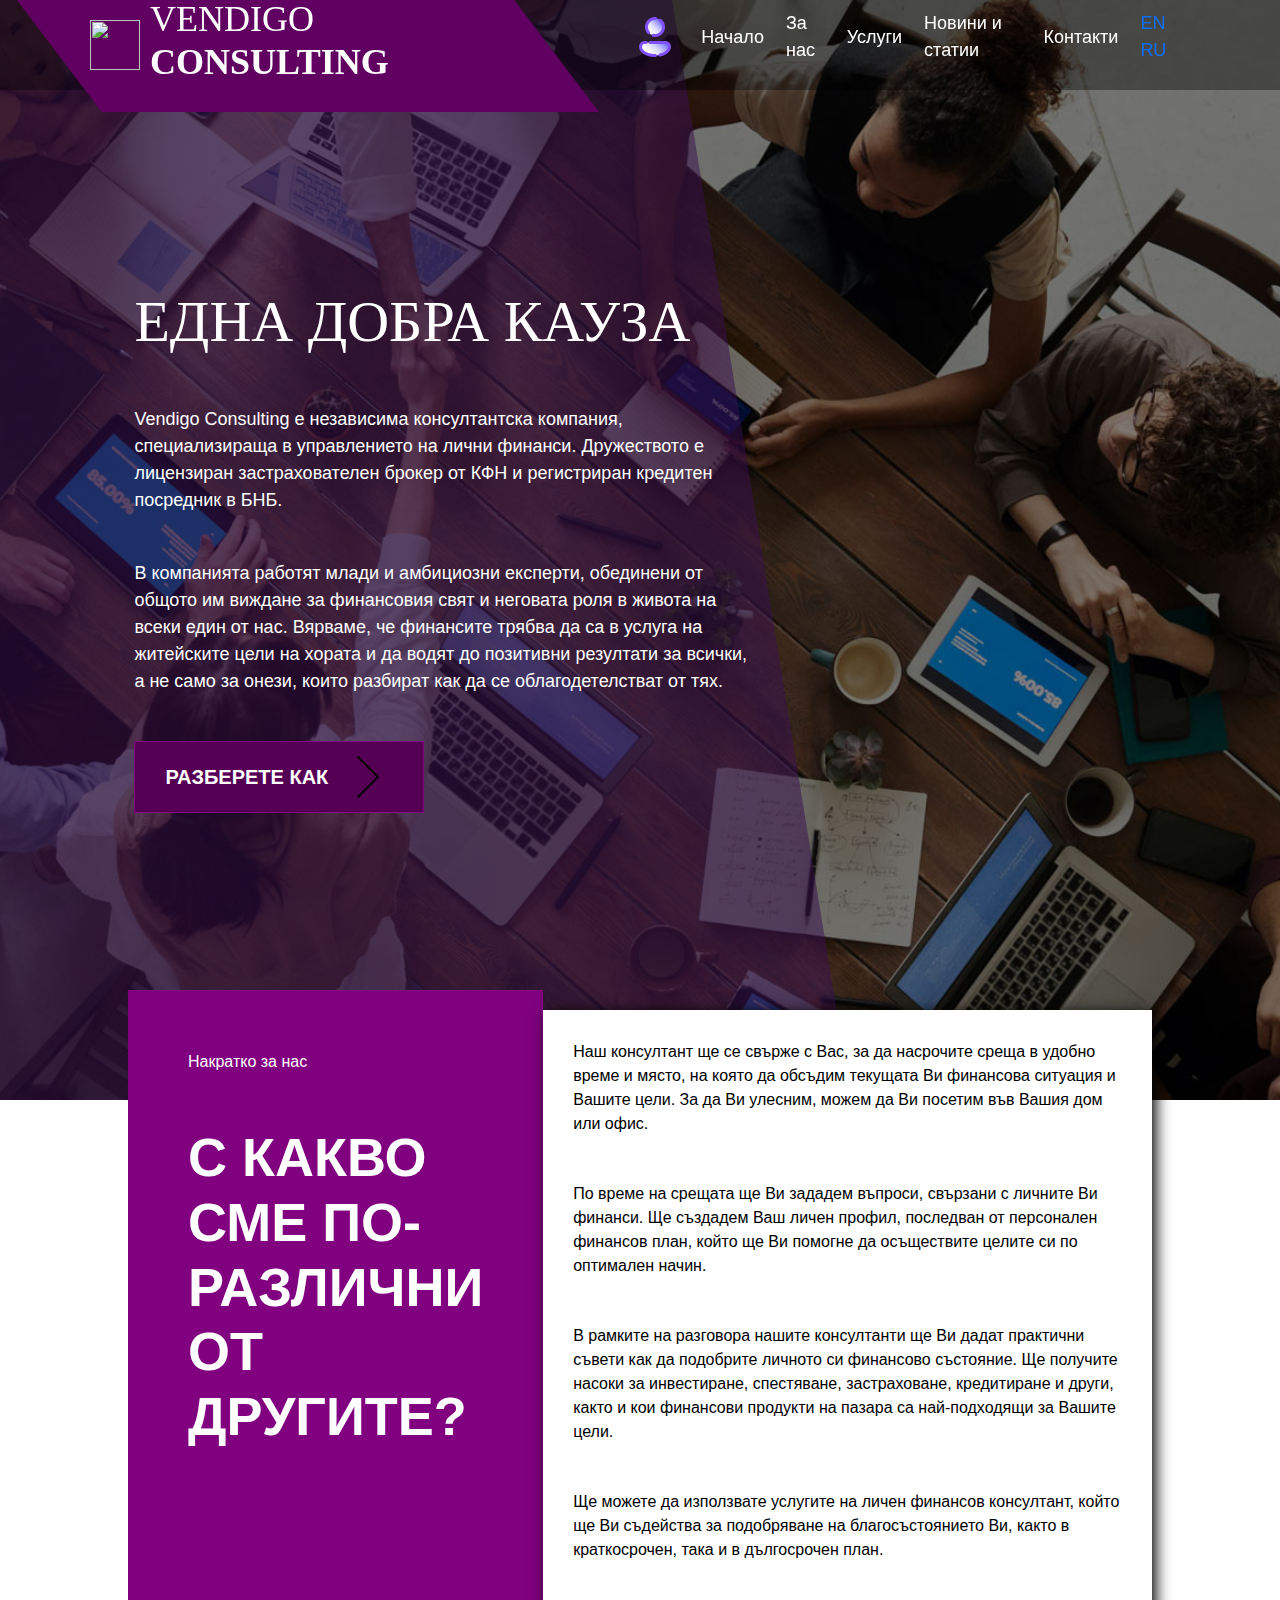
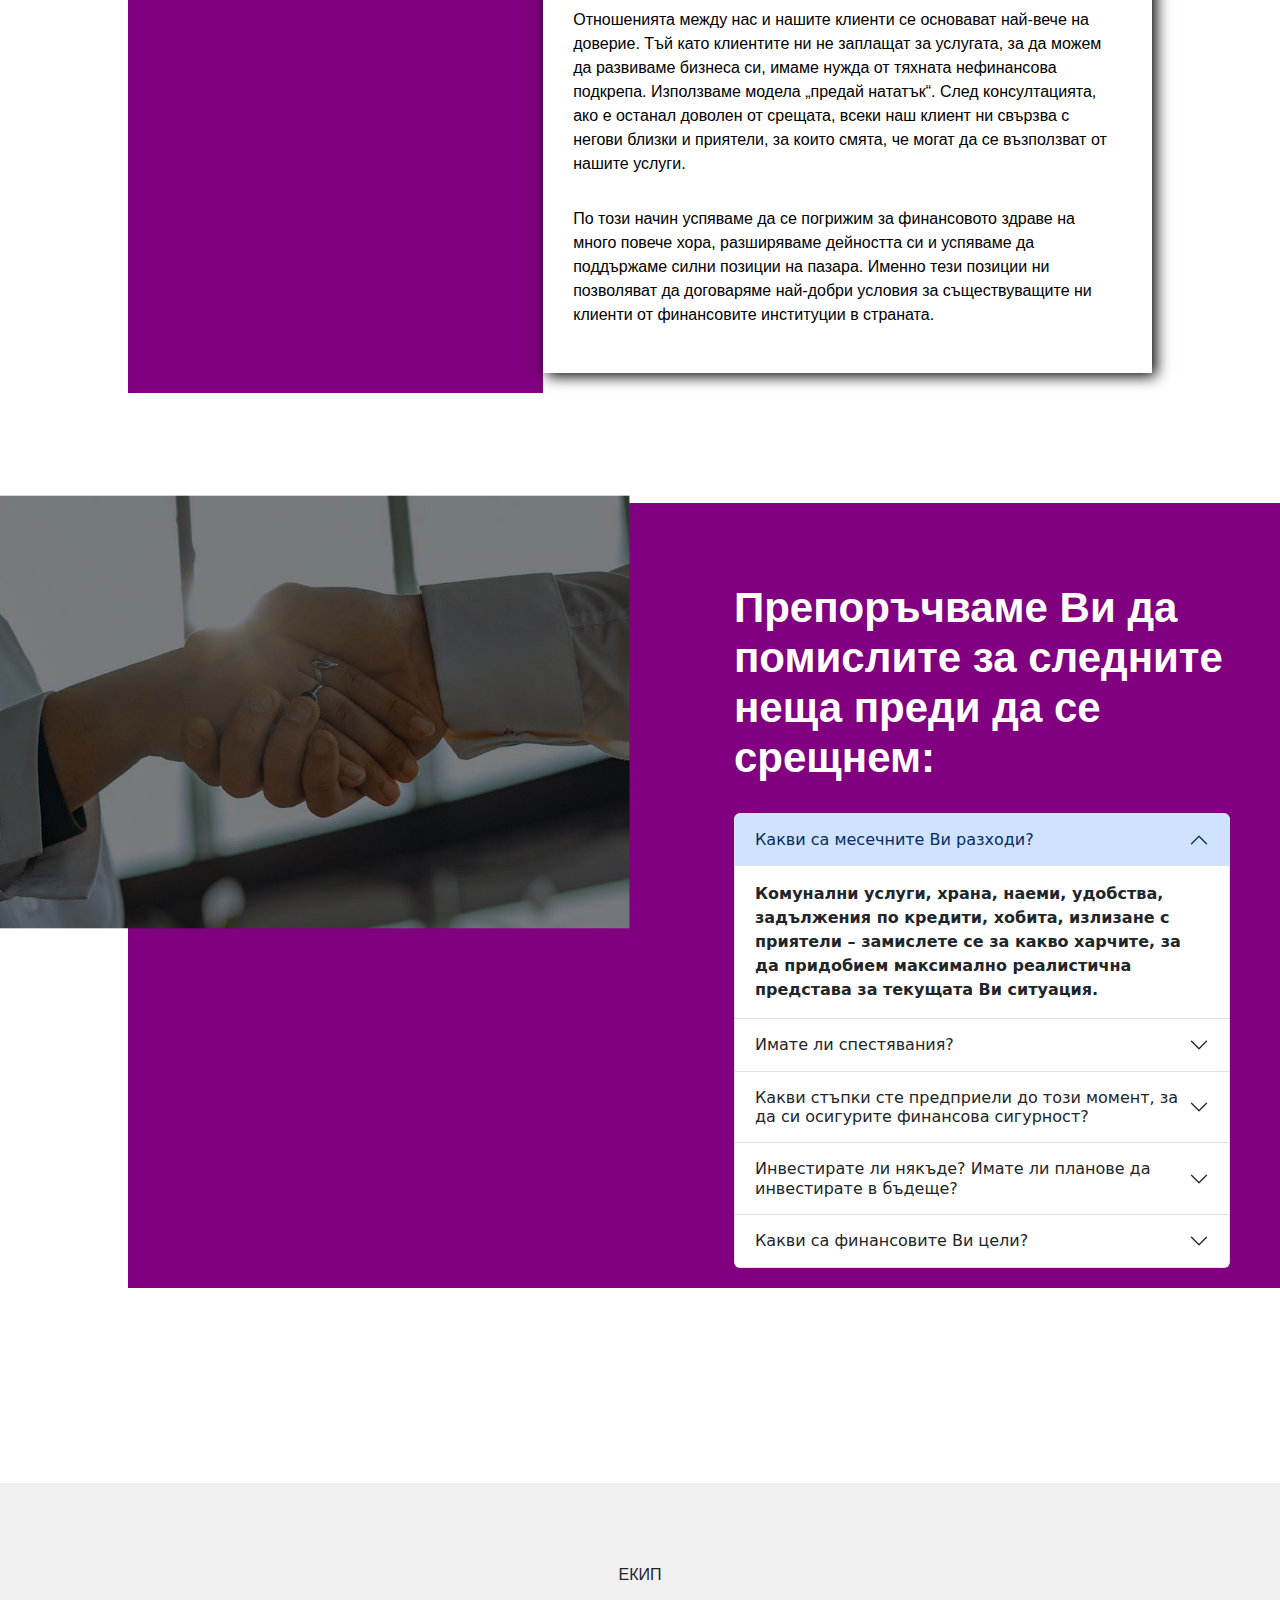
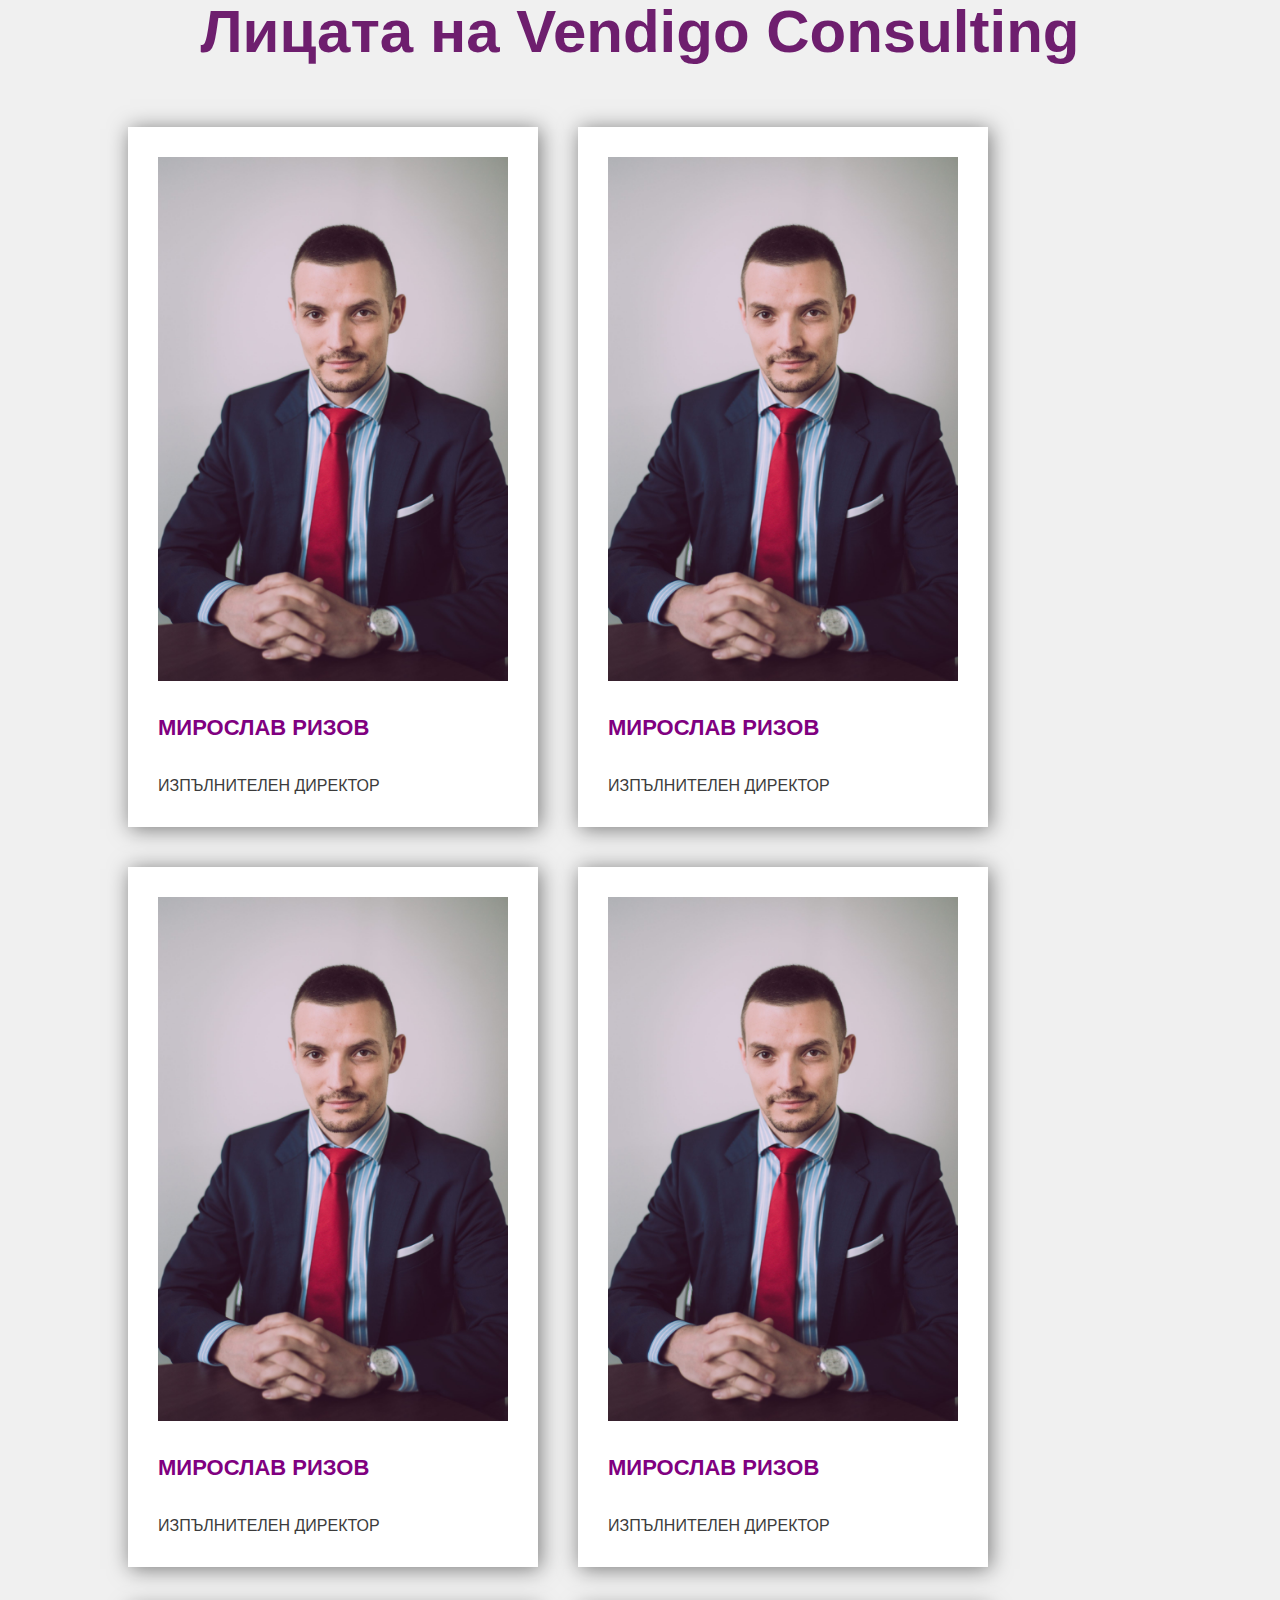
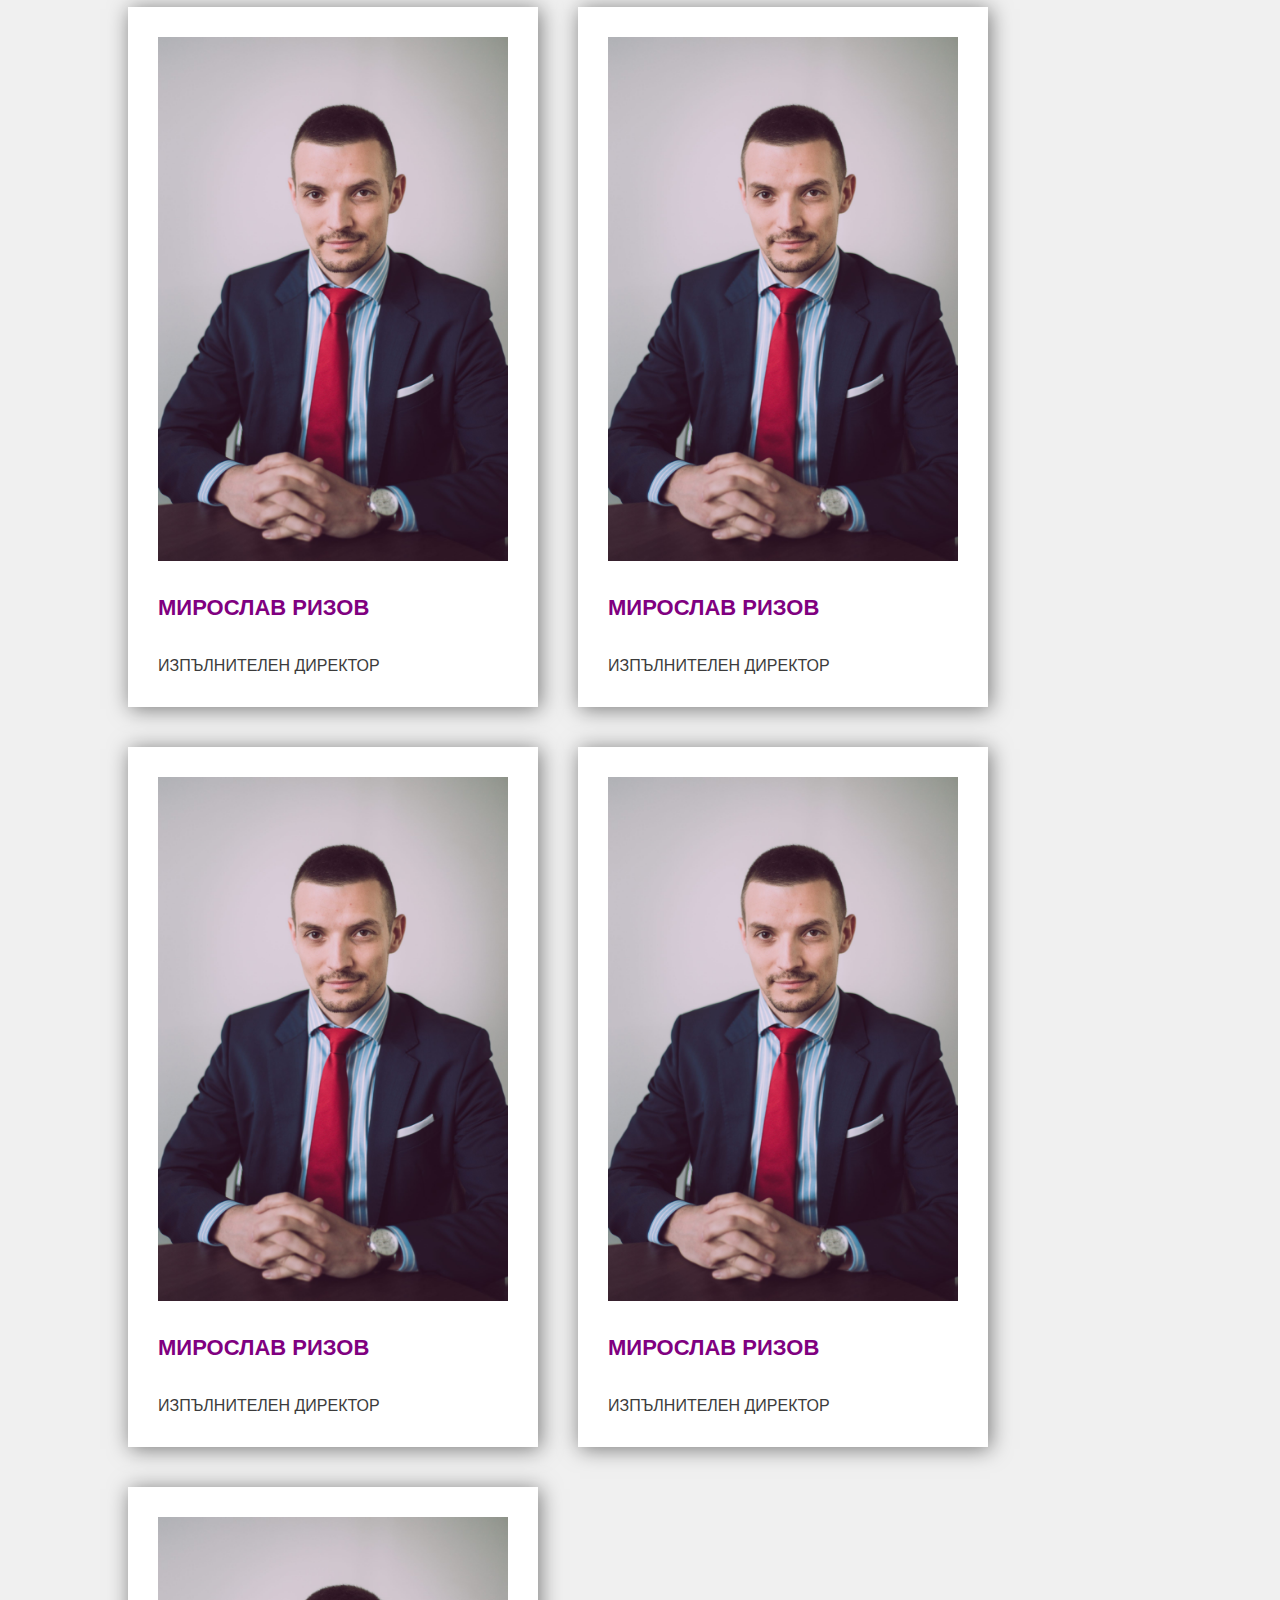
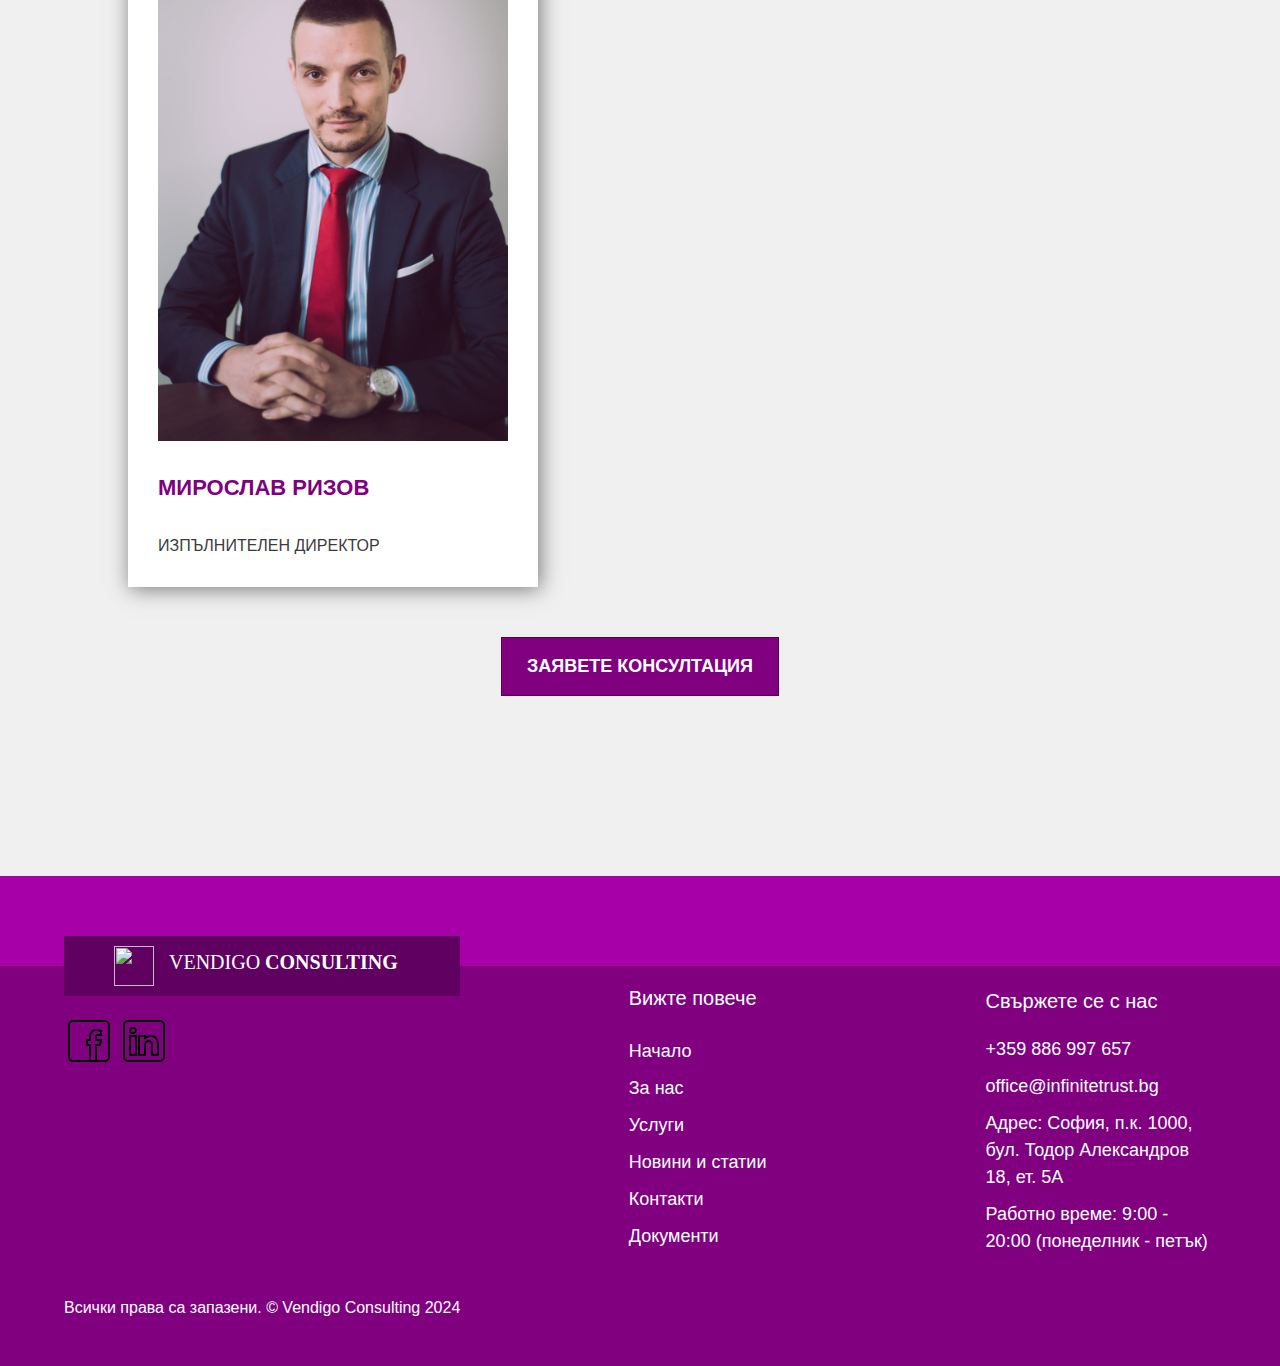
==== about.html @ 7a36d624 "first commit" ====
<!DOCTYPE html>
<html lang="bg">
  <head>
    <meta charset="UTF-8" />
    <meta name="viewport" content="width=device-width, initial-scale=1.0" />
    <link rel="stylesheet" href="./styles/aboutus/aboutus.css" />
    <link
      rel="stylesheet"
      href="https://cdn.jsdelivr.net/npm/bootstrap@5.3.3/dist/css/bootstrap.min.css"
    />
    <title>About us</title>
  </head>
  <body>
    <div class="wrapper">
      <div class="intro">
        <header class="header">
          <div class="logo-block">
            <img src="./favicon.ico" alt="" class="header-img" />
            <h1 class="logo-text">
              <a href="./index.html"
                ><span class="infinite">Vendigo</span>
                <span class="trust">Consulting</span></a
              >
            </h1>
          </div>
          <div class="text-block">
            <input id="burger-toggle" type="checkbox" />
            <label for="burger-toggle" class="label"><span></span></label>
            <ul class="list">
              <a href="./login/index.html" class="element"
                ><img
                  src="[data-uri]"
              /></a>
              <a href="./index.html" class="element">Начало</a>
              <a href="./about.html" class="element">За нас</a>
              <a href="./services.html" class="element">Услуги</a>
              <a href="./news.html" class="element">Новини и статии</a>
              <a href="./contacts.html" class="element">Контакти</a>
              <li class="element">
                <a href="./EN/indexEn.html">EN</a>
                <a href="./RU/indexRu.html">RU</a>
              </li>
            </ul>
          </div>
        </header>
        <div class="intro-bg-color">
          <div class="intro-text-block">
            <h1 class="title">ЕДНА ДОБРА КАУЗА</h1>
            <div class="intro-inner-text-block">
              <p class="text">
                Vendigo Consulting е независима консултантска компания,
                специализираща в управлението на лични финанси. Дружеството е
                лицензиран застрахователен брокер от КФН и регистриран кредитен
                посредник в БНБ.
              </p>
              <p class="text">
                В компанията работят млади и амбициозни експерти, обединени от
                общото им виждане за финансовия свят и неговата роля в живота на
                всеки един от нас. Вярваме, че финансите трябва да са в услуга
                на житейските цели на хората и да водят до позитивни резултати
                за всички, а не само за онези, които разбират как да се
                облагодетелстват от тях.
              </p>
            </div>
            <div class="intro-btn-block">
              <a href="./contacts.html" class="intro-btn"
                >разберете как
                <img
                  class="btn-img"
                  src="[data-uri]"
                />
              </a>
            </div>
          </div>
        </div>
      </div>
      <div class="consultations-wrapper">
        <div class="consultations-block">
          <div class="left-cons-block">
            <p class="cons-left-upper-text">Накратко за нас</p>
            <h2 class="cons-title">С КАКВО СМЕ ПО-РАЗЛИЧНИ ОТ ДРУГИТЕ?</h2>
          </div>
          <div class="right-cons-block">
            <div class="advantage">
              <p class="advantage-text">
                Наш консултант ще се свърже с Вас, за да насрочите среща в
                удобно време и място, на която да обсъдим текущата Ви финансова
                ситуация и Вашите цели. За да Ви улесним, можем да Ви посетим
                във Вашия дом или офис.
              </p>
            </div>
            <div class="advantage">
              <p class="advantage-text">
                По време на срещата ще Ви зададем въпроси, свързани с личните Ви
                финанси. Ще създадем Ваш личен профил, последван от персонален
                финансов план, който ще Ви помогне да осъществите целите си по
                оптимален начин.
              </p>
            </div>
            <div class="advantage">
              <p class="advantage-text">
                В рамките на разговора нашите консултанти ще Ви дадат практични
                съвети как да подобрите личното си финансово състояние. Ще
                получите насоки за инвестиране, спестяване, застраховане,
                кредитиране и други, както и кои финансови продукти на пазара са
                най-подходящи за Вашите цели.
              </p>
            </div>
            <div class="advantage">
              <p class="advantage-text">
                Ще можете да използвате услугите на личен финансов консултант,
                който ще Ви съдейства за подобряване на благосъстоянието Ви,
                както в краткосрочен, така и в дългосрочен план.
              </p>
            </div>
            <div class="advantage">
              <p class="advantage-text">
                Отношенията между нас и нашите клиенти се основават най-вече на
                доверие. Тъй като клиентите ни не заплащат за услугата, за да
                можем да развиваме бизнеса си, имаме нужда от тяхната
                нефинансова подкрепа. Използваме модела „предай нататък“. След
                консултацията, ако е останал доволен от срещата, всеки наш
                клиент ни свързва с негови близки и приятели, за които смята, че
                могат да се възползват от нашите услуги.
              </p>
              <p class="advantage-text">
                По този начин успяваме да се погрижим за финансовото здраве на
                много повече хора, разширяваме дейността си и успяваме да
                поддържаме силни позиции на пазара. Именно тези позиции ни
                позволяват да договаряме най-добри условия за съществуващите ни
                клиенти от финансовите институции в страната.
              </p>
            </div>
          </div>
        </div>
      </div>
      <div class="answers-wrapper">
        <div class="answers-block">
          <div class="answers-img-block">
            <img
              class="answers-img"
              src="./resources/aboutus-answers.jpg"
              alt=""
            />
          </div>
          <div class="answers-text-block">
            <div class="answers-inner-text-block">
              <div class="answers-title">
                Препоръчваме Ви да помислите за следните неща преди да се
                срещнем:
              </div>
              <div class="answers-text">
                <div class="accordion" id="accordionExample">
                  <div class="accordion-item">
                    <h2 class="accordion-header">
                      <button
                        class="accordion-button"
                        type="button"
                        data-bs-toggle="collapse"
                        data-bs-target="#collapseOne"
                        aria-expanded="true"
                        aria-controls="collapseOne"
                      >
                        Какви са месечните Ви разходи?
                      </button>
                    </h2>
                    <div
                      id="collapseOne"
                      class="accordion-collapse collapse show"
                      data-bs-parent="#accordionExample"
                    >
                      <div class="accordion-body">
                        <strong
                          >Комунални услуги, храна, наеми, удобства, задължения
                          по кредити, хобита, излизане с приятели – замислете се
                          за какво харчите, за да придобием максимално
                          реалистична представа за текущата Ви ситуация.</strong
                        >
                      </div>
                    </div>
                  </div>
                  <div class="accordion-item">
                    <h2 class="accordion-header">
                      <button
                        class="accordion-button collapsed"
                        type="button"
                        data-bs-toggle="collapse"
                        data-bs-target="#collapseTwo"
                        aria-expanded="false"
                        aria-controls="collapseTwo"
                      >
                        Имате ли спестявания?
                      </button>
                    </h2>
                    <div
                      id="collapseTwo"
                      class="accordion-collapse collapse"
                      data-bs-parent="#accordionExample"
                    >
                      <div class="accordion-body">
                        <strong
                          >На банков депозит ли ги държите или сте ги
                          инвестирали някъде? Може би изобщо нямате такива.
                          Много хора трудно успяват да спестят пари, но това е
                          важна първа стъпка към оптимизирането на личните Ви
                          финанси.</strong
                        >
                      </div>
                    </div>
                  </div>
                  <div class="accordion-item">
                    <h2 class="accordion-header">
                      <button
                        class="accordion-button collapsed"
                        type="button"
                        data-bs-toggle="collapse"
                        data-bs-target="#collapseThree"
                        aria-expanded="false"
                        aria-controls="collapseThree"
                      >
                        Какви стъпки сте предприели до този момент, за да си
                        осигурите финансова сигурност?
                      </button>
                    </h2>
                    <div
                      id="collapseThree"
                      class="accordion-collapse collapse"
                      data-bs-parent="#accordionExample"
                    >
                      <div class="accordion-body">
                        <strong
                          >Има немалко неща, които всеки един от нас може да
                          предприеме, за да предотврати сериозни житейски
                          проблеми, свързани с недостиг на пари. Ние българите
                          обичаме да наричаме това „бели пари за черни дни“. За
                          съжаление спестяванията далеч не са единствения
                          инструмент и често не са достатъчни, за да покрият
                          всички рискове. Може би имате застраховки или
                          допълнително осигуряване. Помислете и ни споделете по
                          време на консултацията.</strong
                        >
                      </div>
                    </div>
                  </div>
                  <div class="accordion-item">
                    <h2 class="accordion-header">
                      <button
                        class="accordion-button collapsed"
                        type="button"
                        data-bs-toggle="collapse"
                        data-bs-target="#collapseFour"
                        aria-expanded="false"
                        aria-controls="collapseFour"
                      >
                        Инвестирате ли някъде? Имате ли планове да инвестирате в
                        бъдеще?
                      </button>
                    </h2>
                    <div
                      id="collapseFour"
                      class="accordion-collapse collapse"
                      data-bs-parent="#accordionExample"
                    >
                      <div class="accordion-body">
                        <strong
                          >Инвестирането на част от паричните Ви средства е
                          фундаментална стъпка към постигане на финансова
                          устойчивост. Помислете, в какво искате да инвестирате,
                          какъв риск сте готови да поемете и колко бързо бихте
                          искали да получите възвръщаемост на
                          вложението.</strong
                        >
                      </div>
                    </div>
                  </div>
                  <div class="accordion-item">
                    <h2 class="accordion-header">
                      <button
                        class="accordion-button collapsed"
                        type="button"
                        data-bs-toggle="collapse"
                        data-bs-target="#collapseFive"
                        aria-expanded="false"
                        aria-controls="collapseFive"
                      >
                        Какви са финансовите Ви цели?
                      </button>
                    </h2>
                    <div
                      id="collapseFive"
                      class="accordion-collapse collapse"
                      data-bs-parent="#accordionExample"
                    >
                      <div class="accordion-body">
                        <strong
                          >Те могат да са свързани с финансови начинания, като
                          формиране на източник за пасивен доход и стартиране на
                          бизнес, или чисто житейски неща като придобиване на
                          жилище и осигуряване на образование за децата
                          Ви.</strong
                        >
                      </div>
                    </div>
                  </div>
                </div>
              </div>
            </div>
          </div>
        </div>
      </div>
      <div class="employees-wrapper">
        <div class="employees-block">
          <div class="employees-title-block">
            <div class="employees-text">ЕКИП</div>
            <div class="employees-title">Лицата на Vendigo Consulting</div>
          </div>
          <div class="employees-grid-block">
            <div class="employees-grid-card card1">
              <div class="card-img-block">
                <img src="./resources/emploee1.jpg" alt="" class="card-img" />
              </div>
              <div class="card-title">МИРОСЛАВ РИЗОВ</div>
              <div class="card-text">ИЗПЪЛНИТЕЛЕН ДИРЕКТОР</div>
            </div>
            <div class="employees-grid-card card1">
              <div class="card-img-block">
                <img src="./resources/emploee1.jpg" alt="" class="card-img" />
              </div>
              <div class="card-title">МИРОСЛАВ РИЗОВ</div>
              <div class="card-text">ИЗПЪЛНИТЕЛЕН ДИРЕКТОР</div>
            </div>
            <div class="employees-grid-card card1">
              <div class="card-img-block">
                <img src="./resources/emploee1.jpg" alt="" class="card-img" />
              </div>
              <div class="card-title">МИРОСЛАВ РИЗОВ</div>
              <div class="card-text">ИЗПЪЛНИТЕЛЕН ДИРЕКТОР</div>
            </div>
            <div class="employees-grid-card card1">
              <div class="card-img-block">
                <img src="./resources/emploee1.jpg" alt="" class="card-img" />
              </div>
              <div class="card-title">МИРОСЛАВ РИЗОВ</div>
              <div class="card-text">ИЗПЪЛНИТЕЛЕН ДИРЕКТОР</div>
            </div>
            <div class="employees-grid-card card1">
              <div class="card-img-block">
                <img src="./resources/emploee1.jpg" alt="" class="card-img" />
              </div>
              <div class="card-title">МИРОСЛАВ РИЗОВ</div>
              <div class="card-text">ИЗПЪЛНИТЕЛЕН ДИРЕКТОР</div>
            </div>
            <div class="employees-grid-card card1">
              <div class="card-img-block">
                <img src="./resources/emploee1.jpg" alt="" class="card-img" />
              </div>
              <div class="card-title">МИРОСЛАВ РИЗОВ</div>
              <div class="card-text">ИЗПЪЛНИТЕЛЕН ДИРЕКТОР</div>
            </div>
            <div class="employees-grid-card card1">
              <div class="card-img-block">
                <img src="./resources/emploee1.jpg" alt="" class="card-img" />
              </div>
              <div class="card-title">МИРОСЛАВ РИЗОВ</div>
              <div class="card-text">ИЗПЪЛНИТЕЛЕН ДИРЕКТОР</div>
            </div>
            <div class="employees-grid-card card1">
              <div class="card-img-block">
                <img src="./resources/emploee1.jpg" alt="" class="card-img" />
              </div>
              <div class="card-title">МИРОСЛАВ РИЗОВ</div>
              <div class="card-text">ИЗПЪЛНИТЕЛЕН ДИРЕКТОР</div>
            </div>
            <div class="employees-grid-card card1">
              <div class="card-img-block">
                <img src="./resources/emploee1.jpg" alt="" class="card-img" />
              </div>
              <div class="card-title">МИРОСЛАВ РИЗОВ</div>
              <div class="card-text">ИЗПЪЛНИТЕЛЕН ДИРЕКТОР</div>
            </div>
          </div>
          <div class="employees-btn-block">
            <a href="./contacts.html" class="employees-btn">
              ЗАЯВЕТЕ КОНСУЛТАЦИЯ
            </a>
          </div>
        </div>
      </div>
      <div class="footer">
        <div class="lighter-footer-block"></div>
        <div class="darker-footer-wrapper">
          <div class="darker-footer-block">
            <div class="footer-logo-wrapper">
              <div class="footer-logo-block">
                <div class="logo-inner-block">
                  <img src="./favicon.ico" alt="" class="footer-img" />
                  <h1 class="logo-text">
                    Vendigo <span class="trust">Consulting</span>
                  </h1>
                </div>
                <div class="footer-links-block">
                  <a href="#">
                    <svg
                      class="link"
                      xmlns="http://www.w3.org/2000/svg"
                      x="0px"
                      y="0px"
                      width="50"
                      height="50"
                      viewBox="0 0 50 50"
                    >
                      <path
                        d="M 9 4 C 6.2504839 4 4 6.2504839 4 9 L 4 41 C 4 43.749516 6.2504839 46 9 46 L 25.832031 46 A 1.0001 1.0001 0 0 0 26.158203 46 L 31.832031 46 A 1.0001 1.0001 0 0 0 32.158203 46 L 41 46 C 43.749516 46 46 43.749516 46 41 L 46 9 C 46 6.2504839 43.749516 4 41 4 L 9 4 z M 9 6 L 41 6 C 42.668484 6 44 7.3315161 44 9 L 44 41 C 44 42.668484 42.668484 44 41 44 L 33 44 L 33 30 L 36.820312 30 L 38.220703 23 L 33 23 L 33 21 C 33 20.442508 33.05305 20.398929 33.240234 20.277344 C 33.427419 20.155758 34.005822 20 35 20 L 38 20 L 38 14.369141 L 37.429688 14.097656 C 37.429688 14.097656 35.132647 13 32 13 C 29.75 13 27.901588 13.896453 26.71875 15.375 C 25.535912 16.853547 25 18.833333 25 21 L 25 23 L 22 23 L 22 30 L 25 30 L 25 44 L 9 44 C 7.3315161 44 6 42.668484 6 41 L 6 9 C 6 7.3315161 7.3315161 6 9 6 z M 32 15 C 34.079062 15 35.38736 15.458455 36 15.701172 L 36 18 L 35 18 C 33.849178 18 32.926956 18.0952 32.150391 18.599609 C 31.373826 19.104024 31 20.061492 31 21 L 31 25 L 35.779297 25 L 35.179688 28 L 31 28 L 31 44 L 27 44 L 27 28 L 24 28 L 24 25 L 27 25 L 27 21 C 27 19.166667 27.464088 17.646453 28.28125 16.625 C 29.098412 15.603547 30.25 15 32 15 z"
                      ></path>
                    </svg>
                  </a>
                  <a href="#">
                    <svg
                      class="link"
                      xmlns="http://www.w3.org/2000/svg"
                      x="0px"
                      y="0px"
                      width="50"
                      height="50"
                      viewBox="0 0 50 50"
                    >
                      <path
                        d="M 9 4 C 6.2504839 4 4 6.2504839 4 9 L 4 41 C 4 43.749516 6.2504839 46 9 46 L 41 46 C 43.749516 46 46 43.749516 46 41 L 46 9 C 46 6.2504839 43.749516 4 41 4 L 9 4 z M 9 6 L 41 6 C 42.668484 6 44 7.3315161 44 9 L 44 41 C 44 42.668484 42.668484 44 41 44 L 9 44 C 7.3315161 44 6 42.668484 6 41 L 6 9 C 6 7.3315161 7.3315161 6 9 6 z M 14 11.011719 C 12.904779 11.011719 11.919219 11.339079 11.189453 11.953125 C 10.459687 12.567171 10.011719 13.484511 10.011719 14.466797 C 10.011719 16.333977 11.631285 17.789609 13.691406 17.933594 A 0.98809878 0.98809878 0 0 0 13.695312 17.935547 A 0.98809878 0.98809878 0 0 0 14 17.988281 C 16.27301 17.988281 17.988281 16.396083 17.988281 14.466797 A 0.98809878 0.98809878 0 0 0 17.986328 14.414062 C 17.884577 12.513831 16.190443 11.011719 14 11.011719 z M 14 12.988281 C 15.392231 12.988281 15.94197 13.610038 16.001953 14.492188 C 15.989803 15.348434 15.460091 16.011719 14 16.011719 C 12.614594 16.011719 11.988281 15.302225 11.988281 14.466797 C 11.988281 14.049083 12.140703 13.734298 12.460938 13.464844 C 12.78117 13.19539 13.295221 12.988281 14 12.988281 z M 11 19 A 1.0001 1.0001 0 0 0 10 20 L 10 39 A 1.0001 1.0001 0 0 0 11 40 L 17 40 A 1.0001 1.0001 0 0 0 18 39 L 18 33.134766 L 18 20 A 1.0001 1.0001 0 0 0 17 19 L 11 19 z M 20 19 A 1.0001 1.0001 0 0 0 19 20 L 19 39 A 1.0001 1.0001 0 0 0 20 40 L 26 40 A 1.0001 1.0001 0 0 0 27 39 L 27 29 C 27 28.170333 27.226394 27.345035 27.625 26.804688 C 28.023606 26.264339 28.526466 25.940057 29.482422 25.957031 C 30.468166 25.973981 30.989999 26.311669 31.384766 26.841797 C 31.779532 27.371924 32 28.166667 32 29 L 32 39 A 1.0001 1.0001 0 0 0 33 40 L 39 40 A 1.0001 1.0001 0 0 0 40 39 L 40 28.261719 C 40 25.300181 39.122788 22.95433 37.619141 21.367188 C 36.115493 19.780044 34.024172 19 31.8125 19 C 29.710483 19 28.110853 19.704889 27 20.423828 L 27 20 A 1.0001 1.0001 0 0 0 26 19 L 20 19 z M 12 21 L 16 21 L 16 33.134766 L 16 38 L 12 38 L 12 21 z M 21 21 L 25 21 L 25 22.560547 A 1.0001 1.0001 0 0 0 26.798828 23.162109 C 26.798828 23.162109 28.369194 21 31.8125 21 C 33.565828 21 35.069366 21.582581 36.167969 22.742188 C 37.266572 23.901794 38 25.688257 38 28.261719 L 38 38 L 34 38 L 34 29 C 34 27.833333 33.720468 26.627107 32.990234 25.646484 C 32.260001 24.665862 31.031834 23.983076 29.517578 23.957031 C 27.995534 23.930001 26.747519 24.626988 26.015625 25.619141 C 25.283731 26.611293 25 27.829667 25 29 L 25 38 L 21 38 L 21 21 z"
                      ></path>
                    </svg>
                  </a>
                </div>
                <div class="footer-rules-block">
                  <p class="rules">
                    Всички права са запазени. © Vendigo Consulting 2024
                  </p>
                </div>
              </div>
            </div>
            <div class="more-info-block">
              <h3 class="more-info-title">Вижте повече</h3>
              <ul class="list">
                <a href="./index.html" class="element">Начало</a>
                <a href="./about.html" class="element">За нас</a>
                <a href="./services.html" class="element">Услуги</a>
                <a href="./news.html" class="element">Новини и статии</a>
                <a href="./contacts.html" class="element">Контакти</a>
                <a href="#" class="element">Документи</a>
              </ul>
            </div>
            <div class="contact-block">
              <div class="contact-title">Свържете се с нас</div>
              <ul class="list">
                <li class="element">+359 886 997 657</li>
                <li class="element">office@infinitetrust.bg</li>
                <li class="element">
                  Адрес: София, п.к. 1000, бул. Тодор Александров 18, ет. 5А
                </li>
                <li class="element">
                  Работно време: 9:00 - 20:00 (понеделник - петък)
                </li>
              </ul>
            </div>
          </div>
        </div>
      </div>
    </div>

    <script src="https://cdn.jsdelivr.net/npm/bootstrap@5.3.3/dist/js/bootstrap.bundle.min.js"></script>
  </body>
</html>
---- styles/aboutus/aboutus.css ----
* {
  margin: 0;
  padding: 0;
  box-sizing: border-box;
}

a {
  text-decoration: none !important;
}

.wrapper {
  max-width: 1920px;
}

.header {
  position: fixed;
  min-width: 100%;
  display: flex;
  align-items: center;
  justify-content: space-between;
  max-height: 90px;
  background: rgba(0, 0, 0, 0.368627451);
  z-index: 3;
}
.header .text-block {
  margin-right: 200px;
}
.header .text-block .list {
  list-style-type: none;
  display: flex;
  gap: 28px;
  align-items: center;
  font-family: Arial, sans-serif;
  font-weight: 400;
  font-size: 18px;
}
.header .text-block .list .element {
  color: white;
  transition: all 0.3s;
}
.header .text-block .list .element:hover {
  color: rgb(128, 0, 128);
}
.header .text-block .label {
  display: none;
}
.header .text-block #burger-toggle {
  display: none;
}
@media (max-width: 1400px) {
  .header .text-block {
    margin-right: 100px;
  }
  .header .text-block .list {
    gap: 22px;
  }
}
@media (max-width: 1140px) {
  .header .text-block {
    margin-right: 20px;
  }
  .header .text-block #burger-toggle {
    position: absolute;
    visibility: hidden;
  }
  .header .text-block .label {
    position: relative;
    z-index: 1;
    cursor: pointer;
    display: block;
    position: relative;
    border: none;
    background: transparent;
    width: 40px;
    height: 26px;
  }
  .header .text-block .label::before,
  .header .text-block .label::after {
    content: "";
    left: 0;
    position: absolute;
    display: block;
    width: 100%;
    height: 4px;
    border-radius: 10px;
    background: #000;
  }
  .header .text-block .label::before {
    top: 0;
    box-shadow: 0 11px 0 #ffffff;
    transition: box-shadow 0.3s 0.15s, top 0.3s 0.15s, transform 0.3s;
  }
  .header .text-block .label::after {
    bottom: 0;
    transition: bottom 0.3s 0.15s, transform 0.3s;
  }
  .header .text-block #burger-toggle:checked + .label::before {
    top: 11px;
    transform: rotate(45deg);
    box-shadow: 0 6px 0 rgba(255, 255, 255, 0);
    transition: box-shadow 0.15s, top 0.3s, transform 0.3s 0.15s;
  }
  .header .text-block #burger-toggle:checked + .label::after {
    bottom: 11px;
    transform: rotate(-45deg);
    transition: bottom 0.3s, transform 0.3s 0.15s;
  }
  .header .text-block .list {
    top: 0;
    left: 0;
    position: fixed;
    display: grid;
    gap: 12px;
    padding: 50px 0;
    margin: 0;
    background: purple;
    list-style-type: none;
    transform: translateX(-100%);
    transition: 0.4s;
    width: 100vw;
    height: 100vh;
  }
  .header .text-block .element {
    display: block;
    padding: 8px;
    color: white;
    font-size: 32px;
    text-align: center;
    text-decoration: none;
  }
  .header .text-block .element:hover {
    background: rgba(255, 255, 255, 0.2);
  }
  .header .text-block #burger-toggle:checked ~ .list {
    transform: translateX(0);
  }
}
.header .logo-block {
  display: flex;
  align-items: center;
  text-transform: uppercase;
  color: white;
  background: rgb(96, 0, 96);
  -webkit-clip-path: polygon(0% 0%, 80% 10%, 90% 90%, 10% 90%);
          clip-path: polygon(0% 0%, 80% 10%, 90% 90%, 10% 90%);
  padding: 30px 150px 30px 130px;
  font-size: 24px;
  gap: 10px;
  font-family: "Times New Roman", Times, serif;
}
.header .logo-block .header-img {
  width: 50px;
  height: 50px;
}
.header .logo-block .logo-text {
  font-weight: normal;
}
.header .logo-block .logo-text .infinite {
  color: #fff;
}
.header .logo-block .logo-text .trust {
  font-weight: bolder;
  color: #fff;
}
@media (max-width: 1400px) {
  .header .logo-block {
    padding: 20px 90px;
    -webkit-clip-path: polygon(0 0, 83% 0, 100% 100%, 17% 100%);
            clip-path: polygon(0 0, 83% 0, 100% 100%, 17% 100%);
  }
  .header .logo-block .logo-text {
    font-size: 36px;
  }
  .header .logo-block .header-img {
    width: 50px;
    height: 50px;
  }
}
@media (max-width: 640px) {
  .header {
    max-height: 60px;
  }
  .header .logo-block {
    padding: 10px 60px;
  }
  .header .logo-block .logo-text {
    font-size: 28px;
  }
  .header .logo-block .header-img {
    width: 30px;
    height: 30px;
  }
}
@media (max-width: 440px) {
  .header .logo-block {
    padding: 10px 35px;
  }
  .header .logo-block .logo-text {
    font-size: 18px;
  }
}

.intro {
  position: relative;
  width: 100%;
  height: 1100px;
  background-image: url("../../resources/aboutus-big.jpg");
  background-size: cover;
  background-position: center;
  background-repeat: no-repeat;
}

.intro-bg-color {
  position: absolute;
  display: flex;
  align-items: center;
  justify-content: center;
  width: 70%;
  height: 1100px;
  background: rgba(57, 16, 79, 0.515);
  -webkit-clip-path: polygon(0 0, 75% 0, 95% 100%, 0 100%);
          clip-path: polygon(0 0, 75% 0, 95% 100%, 0 100%);
}
.intro-bg-color .intro-text-block {
  display: flex;
  flex-direction: column;
  gap: 30px;
  max-width: 60%;
  color: white;
  font-family: "Times New Roman", Times, serif;
}
.intro-bg-color .intro-text-block .title {
  margin-bottom: 20px;
  font-size: 70px;
}
.intro-bg-color .intro-text-block .intro-inner-text-block {
  display: flex;
  flex-direction: column;
  gap: 30px;
  font-size: 18px;
  font-family: Arial, sans-serif;
}
.intro-bg-color .intro-text-block .intro-btn-block {
  display: flex;
  align-items: center;
  gap: 10px;
  background: rgb(85, 0, 85);
  border: 1px solid purple;
  max-width: -moz-fit-content;
  max-width: fit-content;
  padding: 10px 30px;
  transition: all 0.3s;
}
.intro-bg-color .intro-text-block .intro-btn-block .intro-btn {
  font-family: Arial, sans-serif;
  display: flex;
  gap: 15px;
  align-items: center;
  font-size: 20px;
  color: white;
  text-transform: uppercase;
  font-weight: bold;
}
.intro-bg-color .intro-text-block .intro-btn-block:hover {
  background: #fff;
  cursor: pointer;
}
.intro-bg-color .intro-text-block .intro-btn-block:hover .intro-btn {
  color: purple;
}
@media (max-width: 1400px) {
  .intro-bg-color .intro-text-block {
    max-width: 70%;
  }
  .intro-bg-color .intro-text-block .title {
    font-size: 58px;
  }
}
@media (max-width: 1140px) {
  .intro-bg-color {
    width: 100%;
  }
}
@media (max-width: 960px) {
  .intro-bg-color .intro-text-block .title {
    font-size: 56px;
    max-width: 100%;
  }
}
@media (max-width: 640px) {
  .intro-bg-color {
    -webkit-clip-path: none;
            clip-path: none;
    max-width: 100%;
  }
  .intro-bg-color .intro-text-block {
    max-width: 70%;
    gap: 15px;
  }
  .intro-bg-color .intro-text-block .title {
    font-size: 36px;
  }
  .intro-bg-color .intro-text-block .intro-btn-block {
    padding: 8px 30px;
  }
  .intro-bg-color .intro-text-block .intro-btn-block .intro-btn {
    font-size: 14px;
  }
  .intro-bg-color .intro-text-block .intro-btn-block .intro-btn .btn-img {
    width: 30px;
    height: 30px;
  }
}

.consultations-wrapper {
  position: relative;
  top: -110px;
}
@media (max-width: 440px) {
  .consultations-wrapper {
    top: -70px;
  }
}

.consultations-block {
  display: flex;
  margin: 0px auto;
  width: 80%;
  height: -moz-fit-content;
  height: fit-content;
  color: white;
  font-family: Arial, sans-serif;
}
.consultations-block .left-cons-block {
  max-width: 580px;
  padding: 70px;
  background: purple;
  display: flex;
  flex-direction: column;
  gap: 10px;
  justify-content: start;
}
.consultations-block .left-cons-block .cons-title {
  font-size: 60px;
  font-weight: 700;
}
.consultations-block .right-cons-block {
  display: flex;
  flex-direction: column;
  gap: 30px;
  padding: 50px;
  margin: 20px 0px;
  background: #ffffff;
  min-width: calc(100% - 580px);
  box-shadow: 4px 3px 14px rgb(0, 0, 0);
}
.consultations-block .right-cons-block .advantage {
  display: flex;
  flex-direction: column;
  gap: 20px;
}
.consultations-block .right-cons-block .advantage .advantage-title {
  display: flex;
  gap: 15px;
  align-items: start;
  color: purple;
  font-size: 22px;
  font-weight: bold;
}
.consultations-block .right-cons-block .advantage .advantage-text {
  font-size: 18px;
  font-family: Arial, sans-serif;
  color: black;
}
@media (max-width: 1400px) {
  .consultations-block .left-cons-block {
    padding: 60px;
    gap: 35px;
  }
  .consultations-block .left-cons-block .cons-title {
    font-size: 54px;
  }
  .consultations-block .right-cons-block {
    padding: 30px;
  }
  .consultations-block .right-cons-block .advantage {
    gap: 15px;
  }
  .consultations-block .right-cons-block .advantage .advantage-title {
    font-size: 20px;
    gap: 10px;
    align-items: center;
  }
  .consultations-block .right-cons-block .advantage .advantage-title .checkmark {
    width: 20px;
    height: 20px;
    display: flex;
    align-self: self-start;
  }
  .consultations-block .right-cons-block .advantage .advantage-text {
    font-size: 16px;
  }
}
@media (max-width: 1140px) {
  .consultations-block {
    flex-direction: column;
    width: 90%;
  }
  .consultations-block .left-cons-block {
    max-width: 100%;
    max-height: -moz-fit-content;
    max-height: fit-content;
    padding: 60px;
  }
  .consultations-block .right-cons-block {
    margin: 0;
    gap: 0;
  }
  .consultations-block .right-cons-block .advantage .advantage-text {
    font-size: 18px;
  }
}
@media (max-width: 640px) {
  .consultations-block .left-cons-block {
    padding: 30px;
  }
  .consultations-block .left-cons-block .cons-title {
    font-size: 26px;
  }
  .consultations-block .left-cons-block .cons-left-text {
    font-size: 16px;
  }
  .consultations-block .right-cons-block {
    gap: 0;
  }
  .consultations-block .right-cons-block .advantage {
    gap: 10px;
  }
  .consultations-block .right-cons-block .advantage .advantage-text {
    font-size: 16px;
  }
}

.answers-wrapper {
  margin-bottom: 980px;
}
.answers-wrapper .answers-block {
  position: relative;
  display: flex;
}
.answers-wrapper .answers-block .answers-img-block {
  position: absolute;
  left: 0;
  top: -100px;
  z-index: 2;
}
.answers-wrapper .answers-block .answers-text-block {
  position: absolute;
  width: 80%;
  top: 0;
  right: 0;
  background: purple;
  z-index: 1;
  padding: 80px 110px 80px;
  display: flex;
  flex-direction: column;
  align-items: end;
}
.answers-wrapper .answers-block .answers-text-block .answers-inner-text-block {
  max-width: 50%;
}
.answers-wrapper .answers-block .answers-text-block .answers-title {
  color: #fff;
  font-family: Arial, sans-serif;
  font-size: 42px;
  font-weight: bold;
  margin-bottom: 30px;
  line-height: 50px;
}
.answers-wrapper .answers-block .answers-btn-block {
  margin: 70px 42%;
}
.answers-wrapper .answers-block .answers-btn {
  border: 1px solid rgb(86, 0, 86);
  background: purple;
  padding: 15px 25px;
  font-size: 18px;
  color: #fff;
  transition: all 0.3s;
  font-weight: 700;
  margin-top: 900px;
  cursor: pointer;
  position: absolute;
}
.answers-wrapper .answers-block .answers-btn:hover {
  background: #fff;
  color: purple;
}
@media (max-width: 1540px) {
  .answers-wrapper .answers-block {
    padding: 0;
  }
  .answers-wrapper .answers-block .answers-img-block {
    transform: scale(0.7);
    left: -150px;
  }
  .answers-wrapper .answers-block .answers-text-block {
    width: 90%;
    padding-right: 50px;
    padding-bottom: 20px;
  }
  .answers-wrapper .answers-block .answers-title {
    font-size: 38px;
  }
  .answers-wrapper .answers-block .answers-btn {
    margin-top: 960px;
  }
}
@media (max-width: 1140px) {
  .answers-wrapper .answers-block {
    margin-top: 100px;
  }
  .answers-wrapper .answers-block .answers-img-block {
    left: 20px;
    top: -170px;
    width: 100vw;
  }
  .answers-wrapper .answers-block .answers-img-block .answers-img {
    transform: scale(1.45);
  }
  .answers-wrapper .answers-block .answers-text-block {
    min-width: 100vw;
    padding: 50px 15px;
    padding-top: 470px;
  }
  .answers-wrapper .answers-block .answers-text-block .answers-inner-text-block {
    max-width: 100%;
  }
  .answers-wrapper .answers-block .answers-text-block .answers-title {
    font-size: 38px;
  }
  .answers-wrapper .answers-block .answers-btn-block {
    margin-bottom: 240px;
  }
  .answers-wrapper .answers-block .answers-btn-block .answers-btn {
    margin-top: 1050px;
  }
}
@media (max-width: 960px) {
  .answers-wrapper .answers-block .answers-img-block {
    transform: none;
    max-width: 95%;
    max-height: 500px;
    overflow: hidden;
  }
  .answers-wrapper .answers-block .answers-img {
    -o-object-fit: fill;
       object-fit: fill;
  }
  .answers-wrapper .answers-block .answers-btn-block {
    margin-bottom: 300px;
    margin-left: 33%;
  }
  .answers-wrapper .answers-block .answers-btn-block .answers-btn {
    margin-top: 1150px;
  }
}
@media (max-width: 640px) {
  .answers-wrapper .answers-block .answers-img-block {
    max-height: 380px;
    left: 15px;
  }
  .answers-wrapper .answers-block .answers-text-block {
    padding-top: 220px;
  }
  .answers-wrapper .answers-block .answers-btn-block {
    margin-bottom: 240px;
    margin-left: 25%;
  }
  .answers-wrapper .answers-block .answers-btn-block .answers-btn {
    margin-top: 1150px;
  }
}
@media (max-width: 440px) {
  .answers-wrapper .answers-block .answers-img-block {
    left: 10px;
    top: -150px;
  }
  .answers-wrapper .answers-block .answers-text-block {
    padding-top: 230px;
  }
}

.employees-block {
  font-family: Arial, sans-serif;
  background: #f0f0f0;
  padding: 80px 0px;
}
.employees-block .employees-btn-block {
  display: flex;
  justify-content: center;
  margin: 10px auto 100px auto;
}
.employees-block .employees-btn-block .employees-btn {
  border: 1px solid rgb(86, 0, 86);
  background: purple;
  padding: 15px 25px;
  font-size: 18px;
  color: #fff;
  transition: all 0.3s;
  font-weight: 700;
}
.employees-block .employees-btn-block .employees-btn:hover {
  background: #fff;
  color: purple;
}
@media (max-width: 1140px) {
  .employees-block .employees-btn-block {
    margin-bottom: 0px;
  }
}
.employees-block .employees-title-block {
  font-family: Arial, sans-serif;
  max-width: 80%;
  margin: 0 auto;
  text-align: center;
  display: flex;
  flex-direction: column;
  align-items: center;
  gap: 0px;
}
.employees-block .employees-title-block .employees-title {
  color: rgb(110, 30, 110);
  font-size: 60px;
  font-weight: bolder;
}
@media (max-width: 1140px) {
  .employees-block .employees-title-block {
    margin-top: 50px;
  }
}
@media (max-width: 960px) {
  .employees-block .employees-title-block {
    margin-top: 150px;
  }
}
@media (max-width: 640px) {
  .employees-block .employees-title-block .employees-title {
    font-size: 28px;
  }
}
@media (max-width: 440px) {
  .employees-block .employees-title-block {
    margin-top: 420px;
  }
}
.employees-block .employees-grid-block {
  display: flex;
  flex-wrap: wrap;
  gap: 40px;
  max-width: 80%;
  margin: 50px auto;
}
.employees-block .employees-grid-block .employees-grid-card {
  font-family: Arial, sans-serif;
  display: flex;
  flex-direction: column;
  gap: 30px;
  padding: 30px;
  max-width: 410px;
  max-height: 700px;
  background: #fff;
  box-shadow: 2px 2px 20px rgba(0, 0, 0, 0.5);
}
.employees-block .employees-grid-block .employees-grid-card .card-img-block {
  max-width: 100%;
  max-height: 100%;
}
.employees-block .employees-grid-block .employees-grid-card .card-img-block .card-img {
  -o-object-fit: contain;
     object-fit: contain;
  transition: all 0.5s;
}
.employees-block .employees-grid-block .employees-grid-card .card-img-block:hover .card-img {
  transform: scale(0.9);
}
.employees-block .employees-grid-block .employees-grid-card .card-title {
  font-size: 22px;
  color: purple;
  font-weight: 700;
}
.employees-block .employees-grid-block .employees-grid-card .card-text {
  color: #3b3b3b;
}
@media (max-width: 1140px) {
  .employees-block .employees-grid-block .employees-grid-card {
    max-width: 370px;
    max-height: 660px;
  }
}
@media (max-width: 960px) {
  .employees-block .employees-grid-block .employees-grid-card {
    max-width: 310px;
    max-height: 620px;
    padding: 20px;
  }
}
@media (max-width: 960px) {
  .employees-block .employees-grid-block {
    gap: 15px;
    max-width: 100%;
    justify-content: center;
  }
}
@media (max-width: 640px) {
  .employees-block .employees-grid-block {
    flex-direction: column;
    align-items: center;
  }
  .employees-block .employees-grid-block .employees-grid-card {
    max-width: 90%;
    max-height: 900px;
  }
}

.footer {
  max-width: 100%;
  max-height: -moz-fit-content;
  max-height: fit-content;
  font-family: Arial, sans-serif;
}
.footer .lighter-footer-block {
  width: 100%;
  height: 90px;
  background: rgb(168, 0, 168);
}
.footer .darker-footer-wrapper {
  background: purple;
  max-width: 100%;
  height: 400px;
}
@media (max-width: 1024px) {
  .footer .darker-footer-wrapper {
    height: 450px;
  }
}
@media (max-width: 640px) {
  .footer .darker-footer-wrapper {
    height: -moz-fit-content;
    height: fit-content;
  }
}
.footer .darker-footer-block {
  display: flex;
  justify-content: space-between;
  max-width: 80%;
  height: 100%;
  margin: 0 auto;
}
.footer .darker-footer-block .footer-logo-wrapper {
  position: relative;
  width: 30%;
}
.footer .darker-footer-block .footer-logo-block {
  position: absolute;
  top: -30px;
  display: flex;
  flex-direction: column;
  gap: 20px;
  height: 100%;
}
.footer .darker-footer-block .footer-logo-block .logo-inner-block {
  display: flex;
  align-items: center;
  text-transform: uppercase;
  color: white;
  background: rgb(96, 0, 96);
  padding: 10px 50px;
  gap: 15px;
  font-family: "Times New Roman", Times, serif;
}
.footer .darker-footer-block .footer-logo-block .logo-inner-block .footer-img {
  width: 40px;
  height: 40px;
}
.footer .darker-footer-block .footer-logo-block .logo-text {
  font-weight: normal;
  font-size: 24px;
}
.footer .darker-footer-block .footer-logo-block .logo-text .trust {
  font-weight: bolder;
}
.footer .darker-footer-block .footer-logo-block .footer-links-block {
  display: flex;
  gap: 5px;
}
.footer .darker-footer-block .footer-logo-block .footer-links-block .link {
  transition: all 0.3s;
}
.footer .darker-footer-block .footer-logo-block .footer-links-block .link:hover {
  fill: #fff;
}
.footer .darker-footer-block .footer-logo-block .footer-rules-block {
  margin-top: auto;
  color: #fff;
}
.footer .darker-footer-block .more-info-block {
  margin-top: 20px;
  display: flex;
  flex-direction: column;
  gap: 20px;
  align-items: flex-start;
}
.footer .darker-footer-block .more-info-block .list {
  list-style-type: none;
  font-family: Arial, sans-serif;
  font-weight: 400;
  font-size: 18px;
  display: flex;
  flex-direction: column;
  gap: 10px;
  padding-left: 0;
}
.footer .darker-footer-block .more-info-block .list .element {
  color: white;
  transition: all 0.3s;
  cursor: pointer;
}
.footer .darker-footer-block .more-info-block .list .element:hover {
  color: rgb(179, 0, 179);
}
.footer .darker-footer-block .more-info-block .more-info-title {
  color: #fff;
  font-size: 20px;
}
.footer .darker-footer-block .contact-block {
  margin-top: 20px;
  display: flex;
  flex-direction: column;
  gap: 20px;
  align-items: start;
  max-width: 20%;
}
.footer .darker-footer-block .contact-block .list {
  list-style-type: none;
  font-family: Arial, sans-serif;
  font-weight: 400;
  font-size: 18px;
  display: flex;
  flex-direction: column;
  align-items: flex-start;
  padding-left: 0;
  gap: 10px;
}
.footer .darker-footer-block .contact-block .list .element {
  color: white;
  transition: all 0.3s;
  cursor: pointer;
}
.footer .darker-footer-block .contact-block .list .element:hover {
  color: rgb(179, 0, 179);
}
.footer .darker-footer-block .contact-block .contact-title {
  color: #fff;
  font-size: 20px;
}
@media (max-width: 1540px) {
  .footer .darker-footer-block {
    max-width: 90%;
  }
  .footer .darker-footer-block .logo-inner-block {
    gap: 10px;
    white-space: nowrap;
  }
  .footer .darker-footer-block .logo-inner-block .footer-img {
    width: 30px;
    height: 30px;
  }
  .footer .darker-footer-block .logo-inner-block .logo-text {
    font-size: 20px;
  }
  .footer .darker-footer-block .footer-rules-block {
    white-space: nowrap;
  }
}
@media (max-width: 1024px) {
  .footer .darker-footer-block .footer-logo-wrapper {
    position: absolute;
  }
  .footer .darker-footer-block .footer-logo-block {
    flex-direction: column;
    left: 250px;
    align-items: center;
  }
  .footer .darker-footer-block .footer-logo-block .footer-rules-block {
    margin: 0;
  }
  .footer .darker-footer-block .more-info-block {
    gap: 10px;
    margin: 0px;
    justify-content: end;
  }
  .footer .darker-footer-block .contact-block {
    justify-content: end;
    gap: 10px;
  }
  .footer .darker-footer-block .contact-block .list {
    font-size: 16px;
  }
}
@media (max-width: 960px) {
  .footer .darker-footer-block .contact-block {
    max-width: 35%;
  }
  .footer .darker-footer-block .footer-logo-block {
    left: 150px;
  }
}
@media (max-width: 640px) {
  .footer .darker-footer-block {
    flex-direction: column;
    align-items: center;
  }
  .footer .darker-footer-block .more-info-block {
    margin-top: 200px;
    text-align: center;
    align-items: center;
  }
  .footer .darker-footer-block .contact-block {
    max-width: 90%;
    align-items: center;
  }
  .footer .darker-footer-block .contact-block .list {
    text-align: center;
    align-items: center;
  }
  .footer .darker-footer-block .footer-logo-block {
    left: 0px;
    max-width: 100%;
    font-size: 12px;
  }
}
@media (max-width: 440px) {
  .footer .darker-footer-block .footer-logo-block .logo-inner-block {
    gap: 5px;
    padding: 10px 20px;
  }
  .footer .darker-footer-block .footer-logo-block .logo-text {
    font-size: 18px;
  }
}/*# sourceMappingURL=aboutus.css.map */
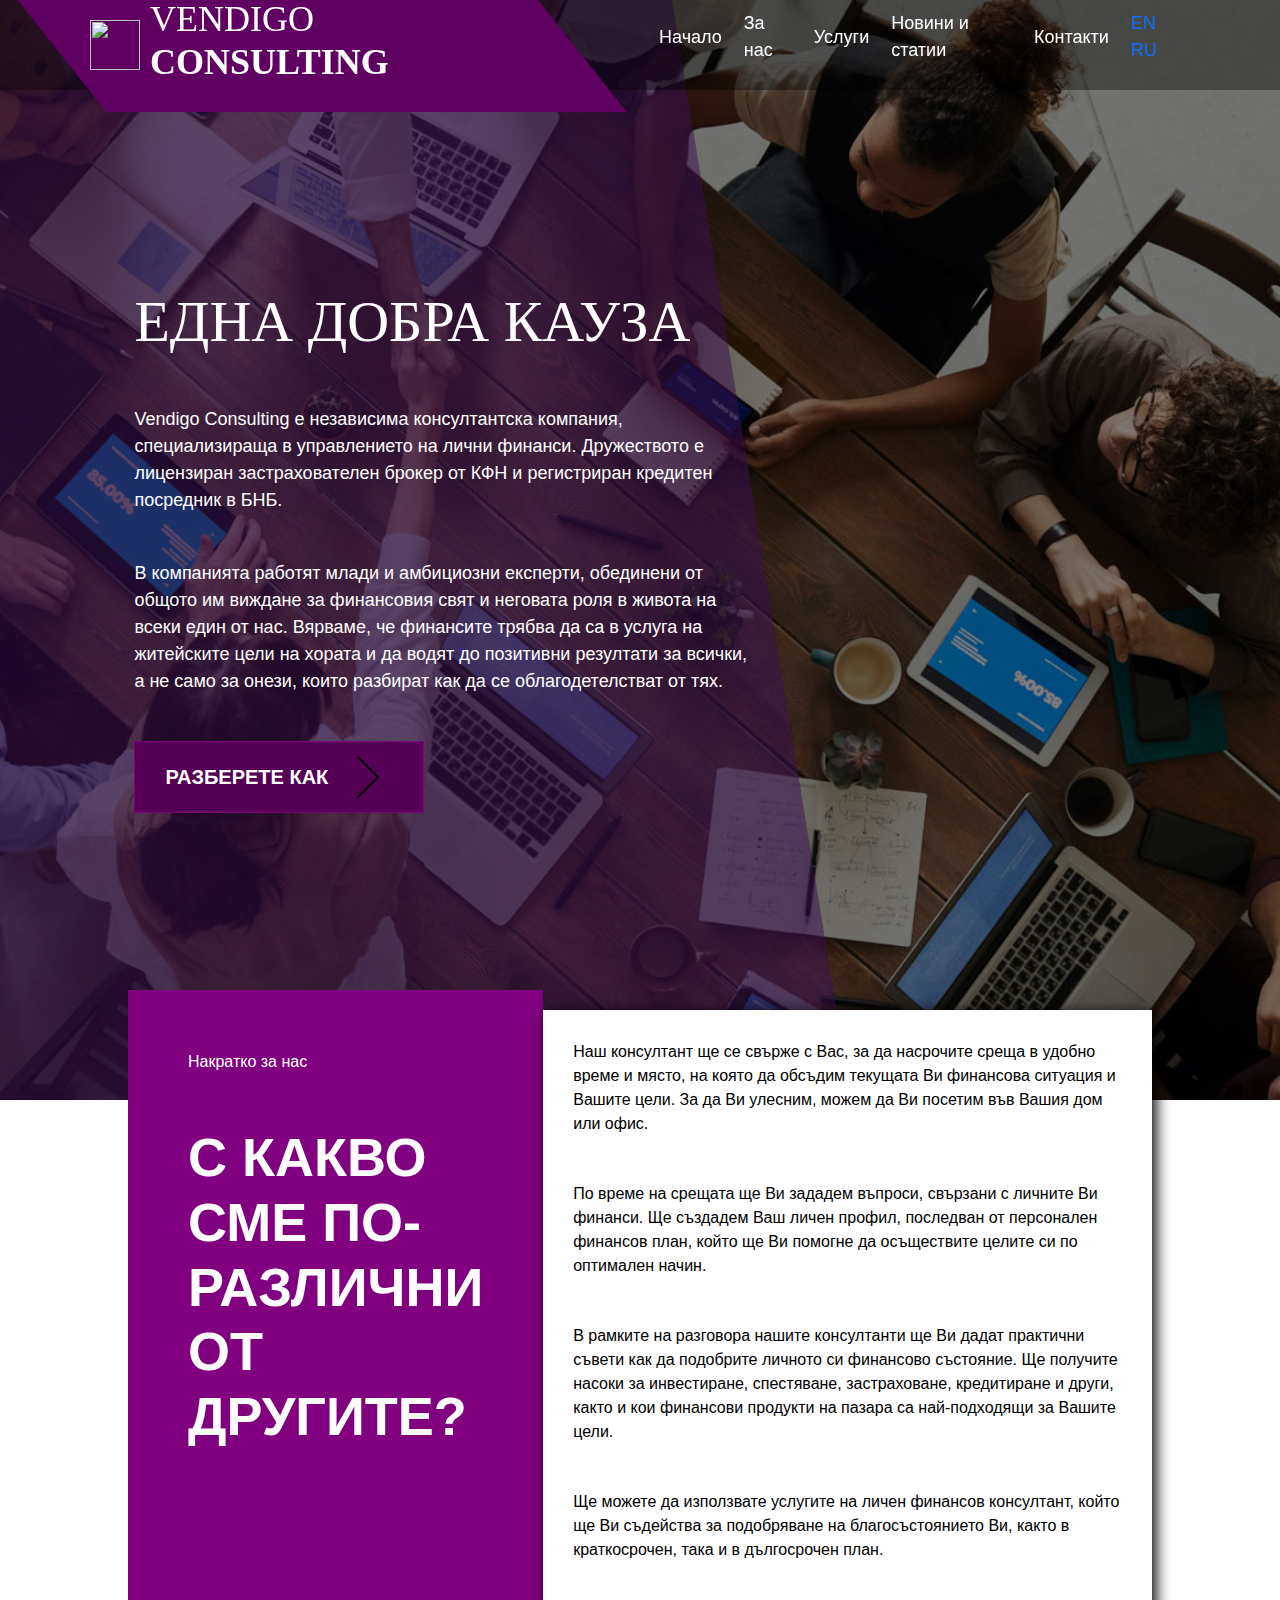
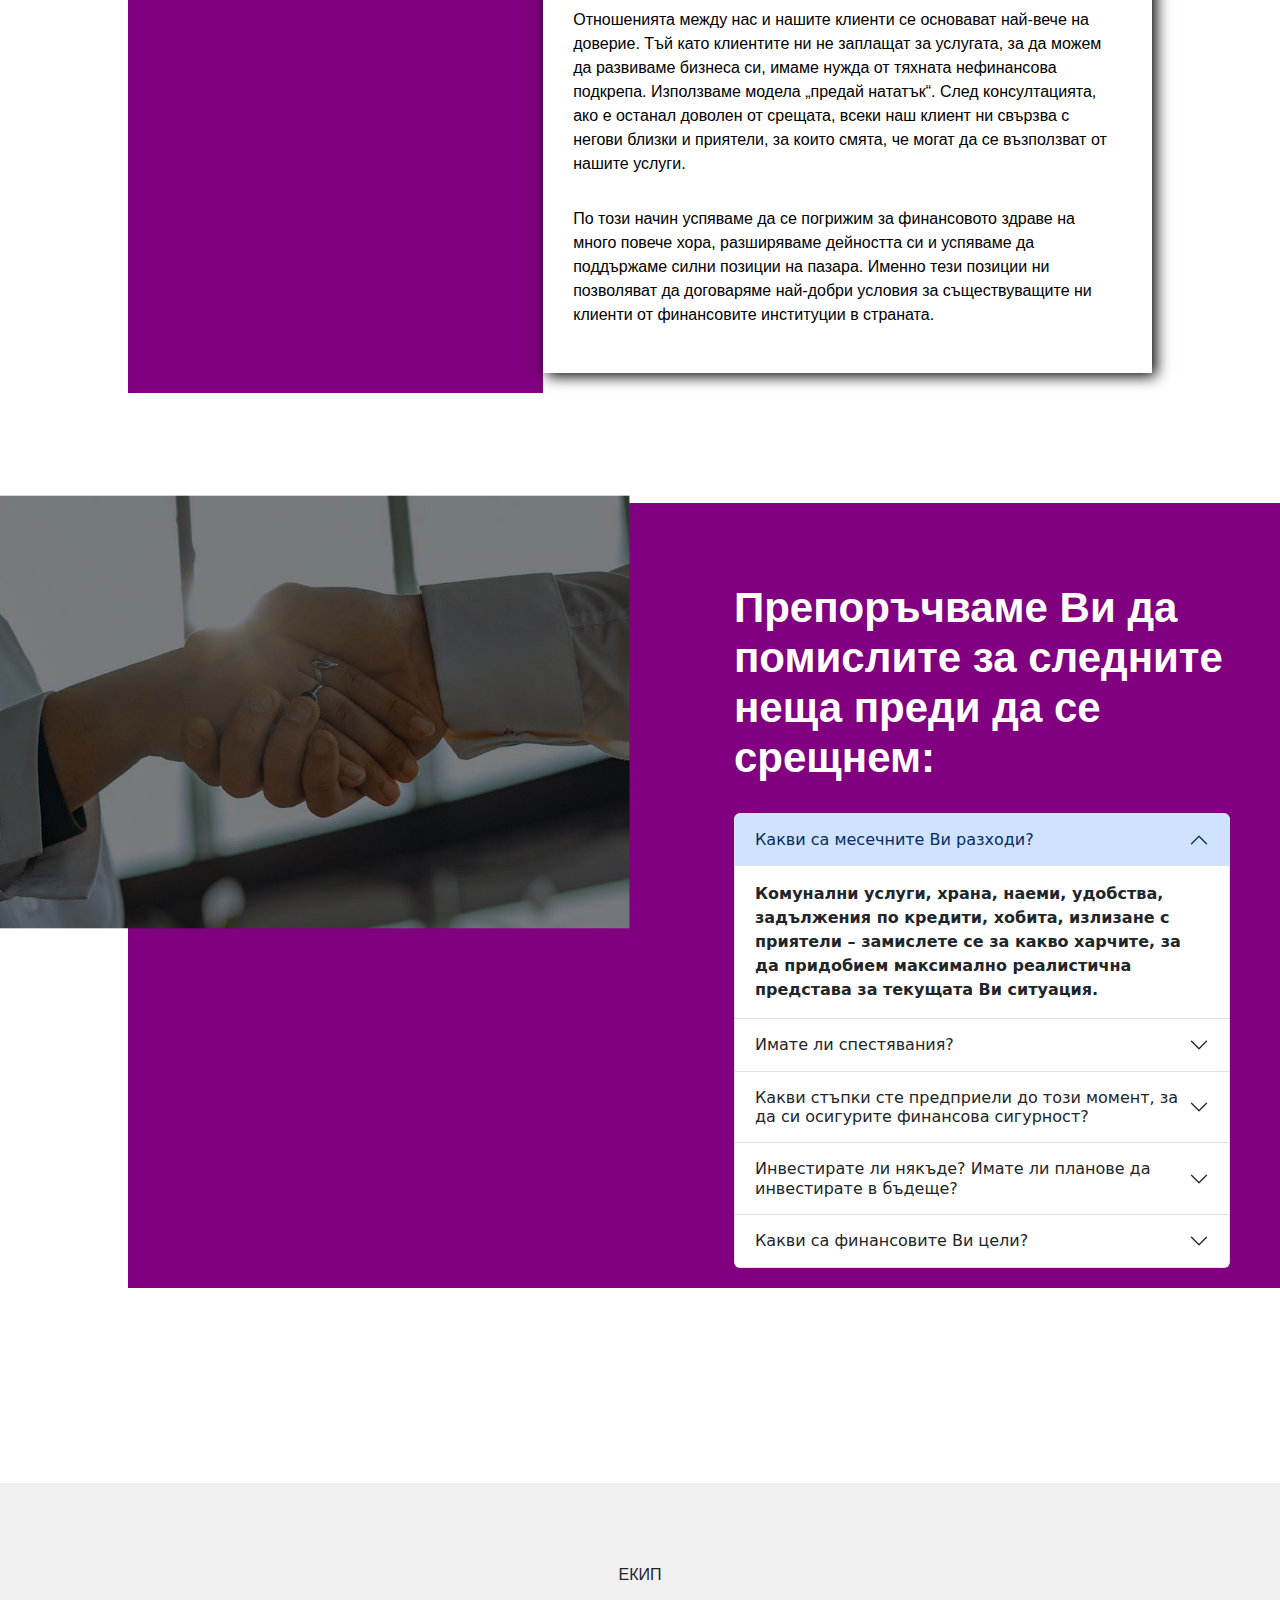
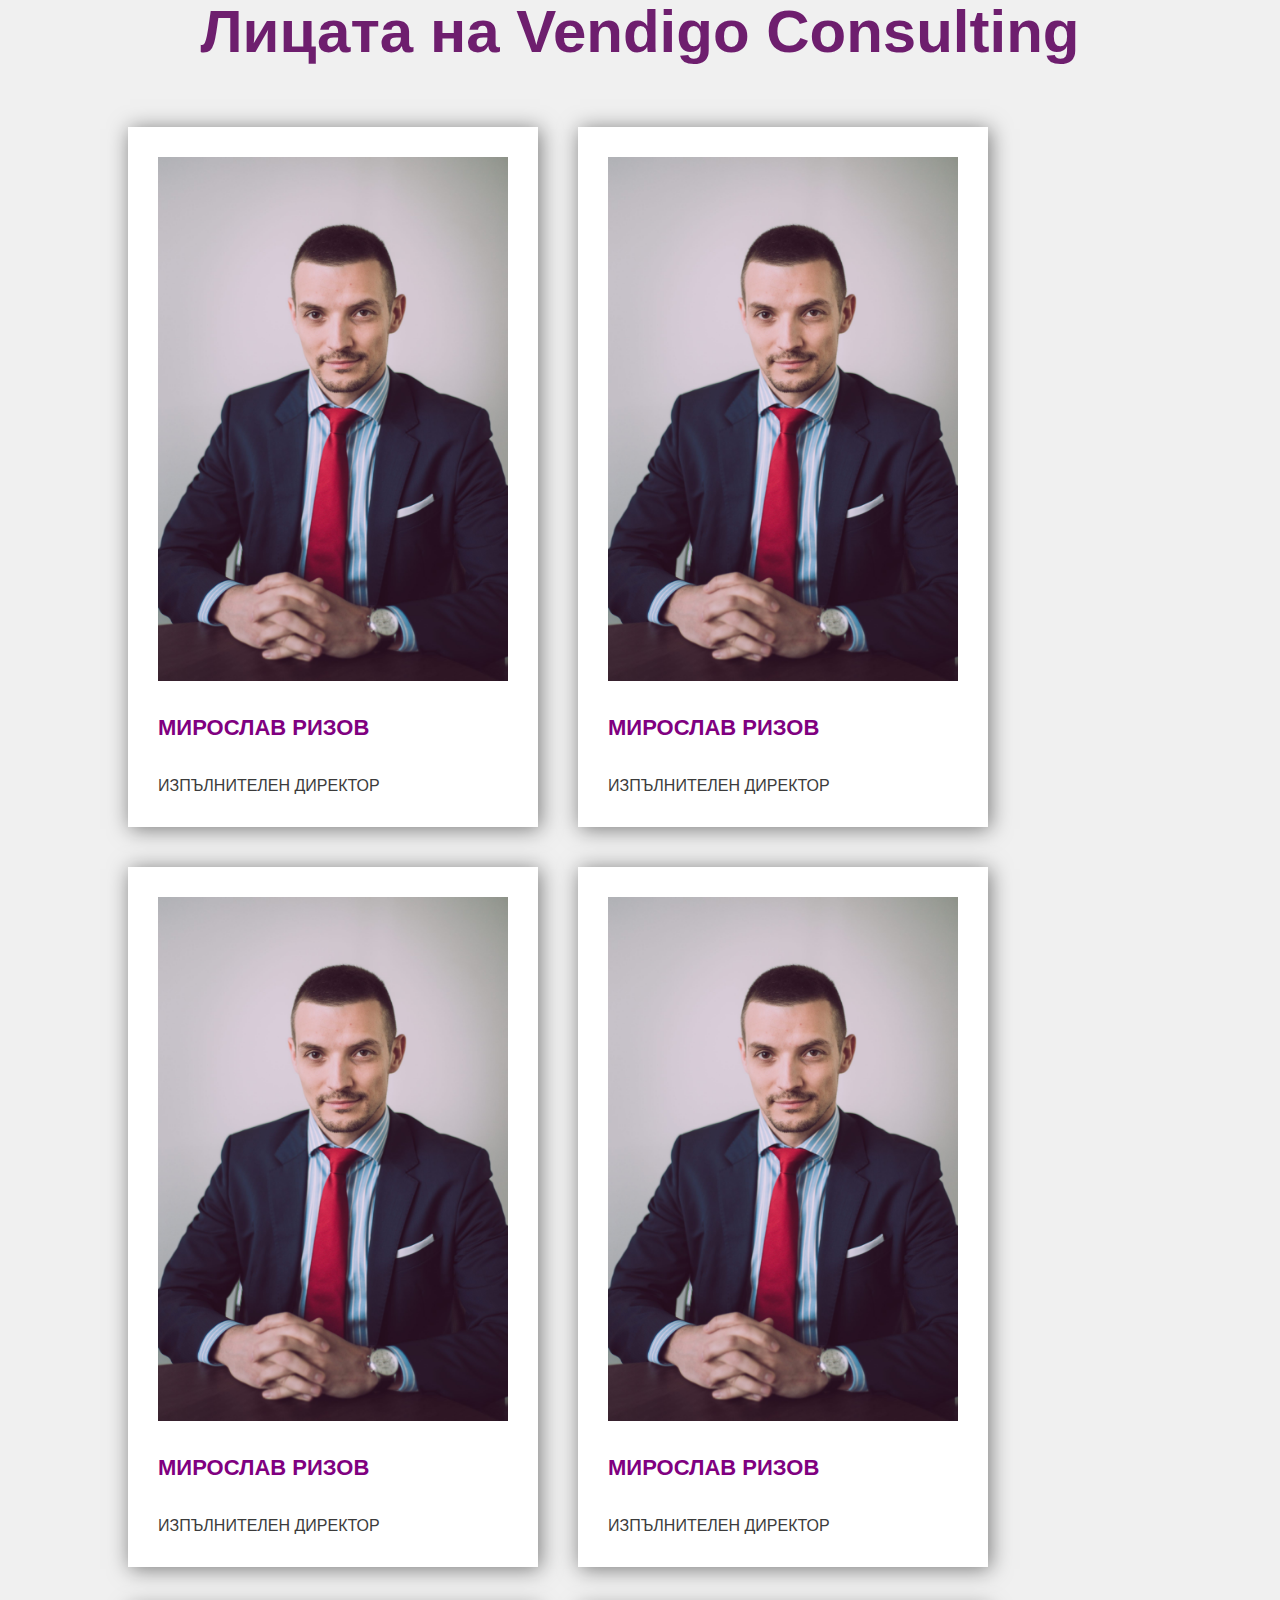
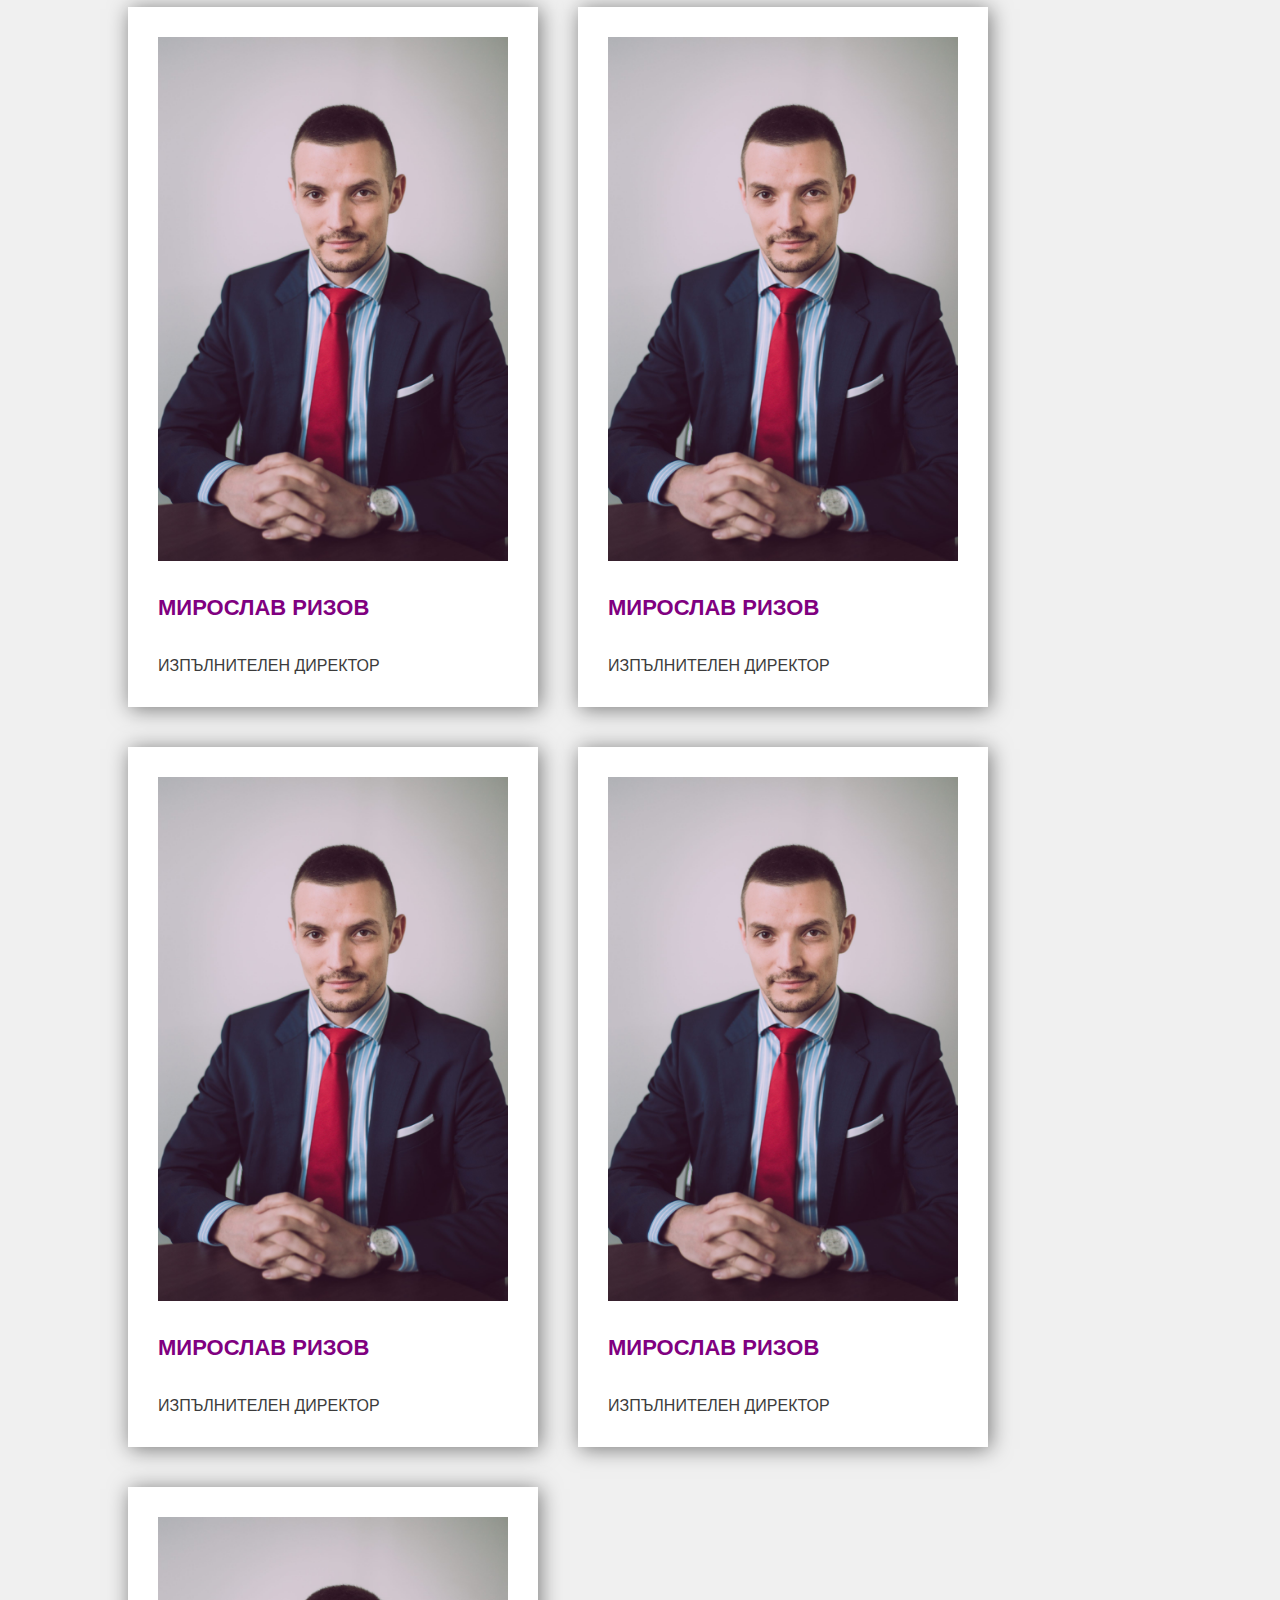
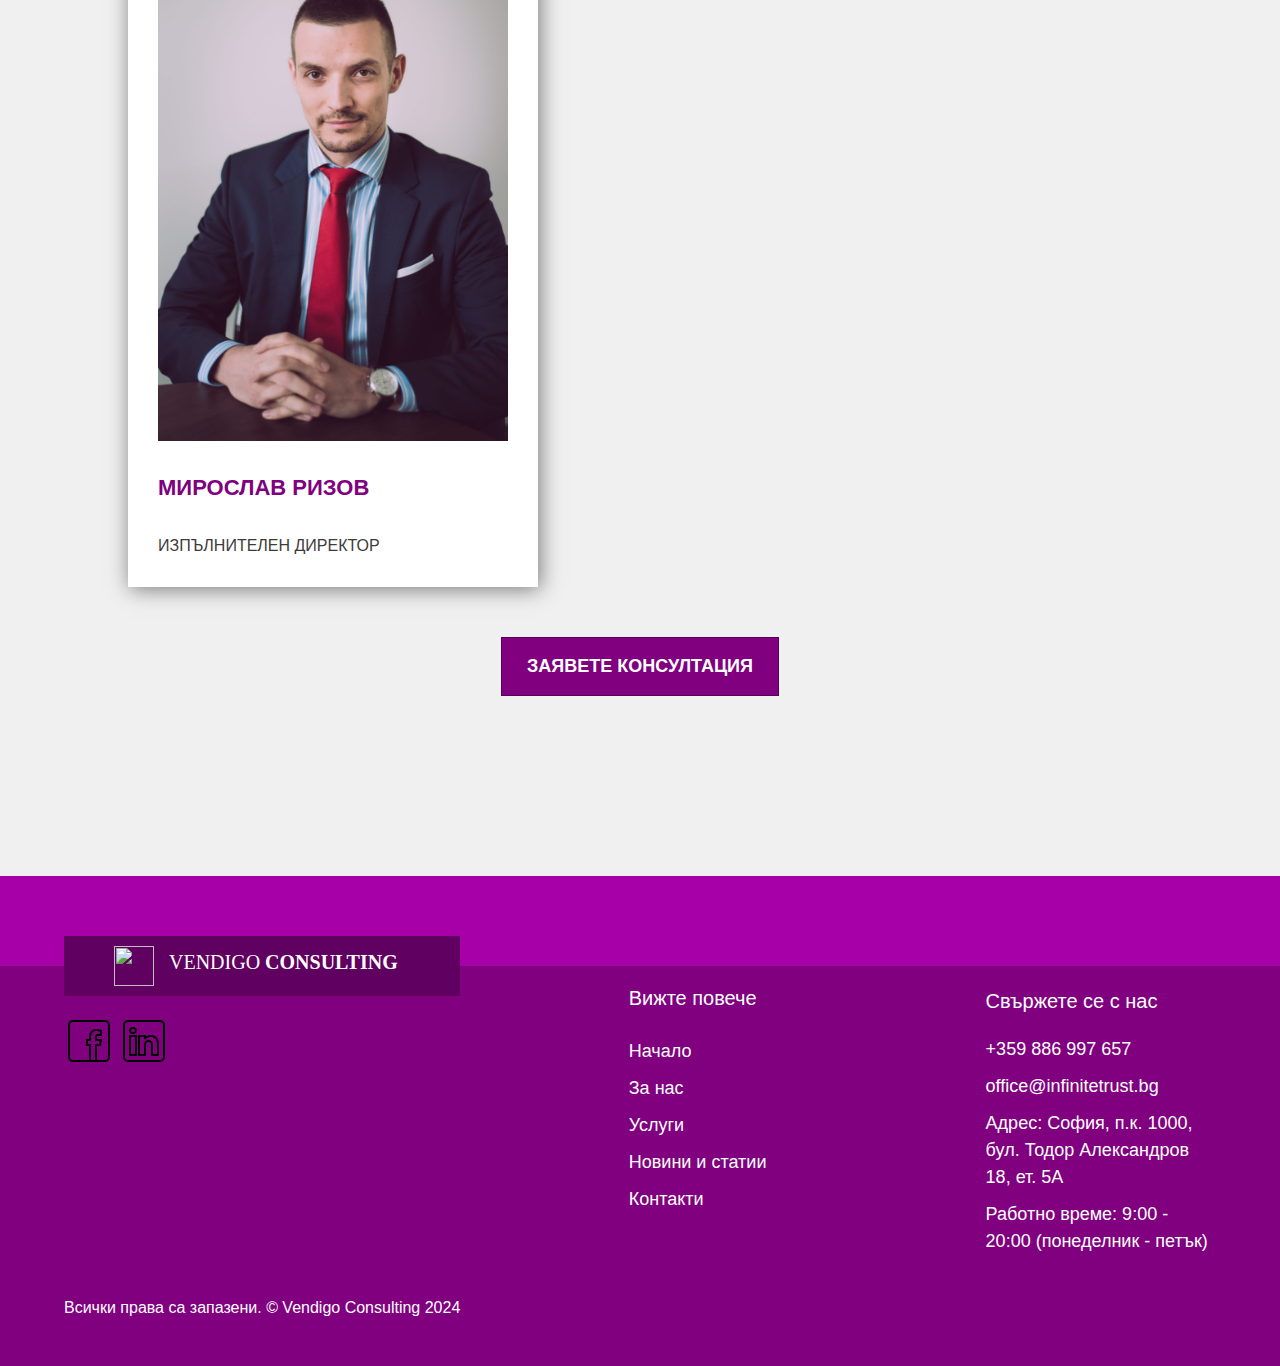
==== commit bc090965: "form update" ====
--- a/about.html
+++ b/about.html
@@ -27,10 +27,6 @@
             <input id="burger-toggle" type="checkbox" />
             <label for="burger-toggle" class="label"><span></span></label>
             <ul class="list">
-              <a href="./login/index.html" class="element"
-                ><img
-                  src="[data-uri]"
-              /></a>
               <a href="./index.html" class="element">Начало</a>
               <a href="./about.html" class="element">За нас</a>
               <a href="./services.html" class="element">Услуги</a>
@@ -445,7 +441,6 @@
                 <a href="./services.html" class="element">Услуги</a>
                 <a href="./news.html" class="element">Новини и статии</a>
                 <a href="./contacts.html" class="element">Контакти</a>
-                <a href="#" class="element">Документи</a>
               </ul>
             </div>
             <div class="contact-block">
